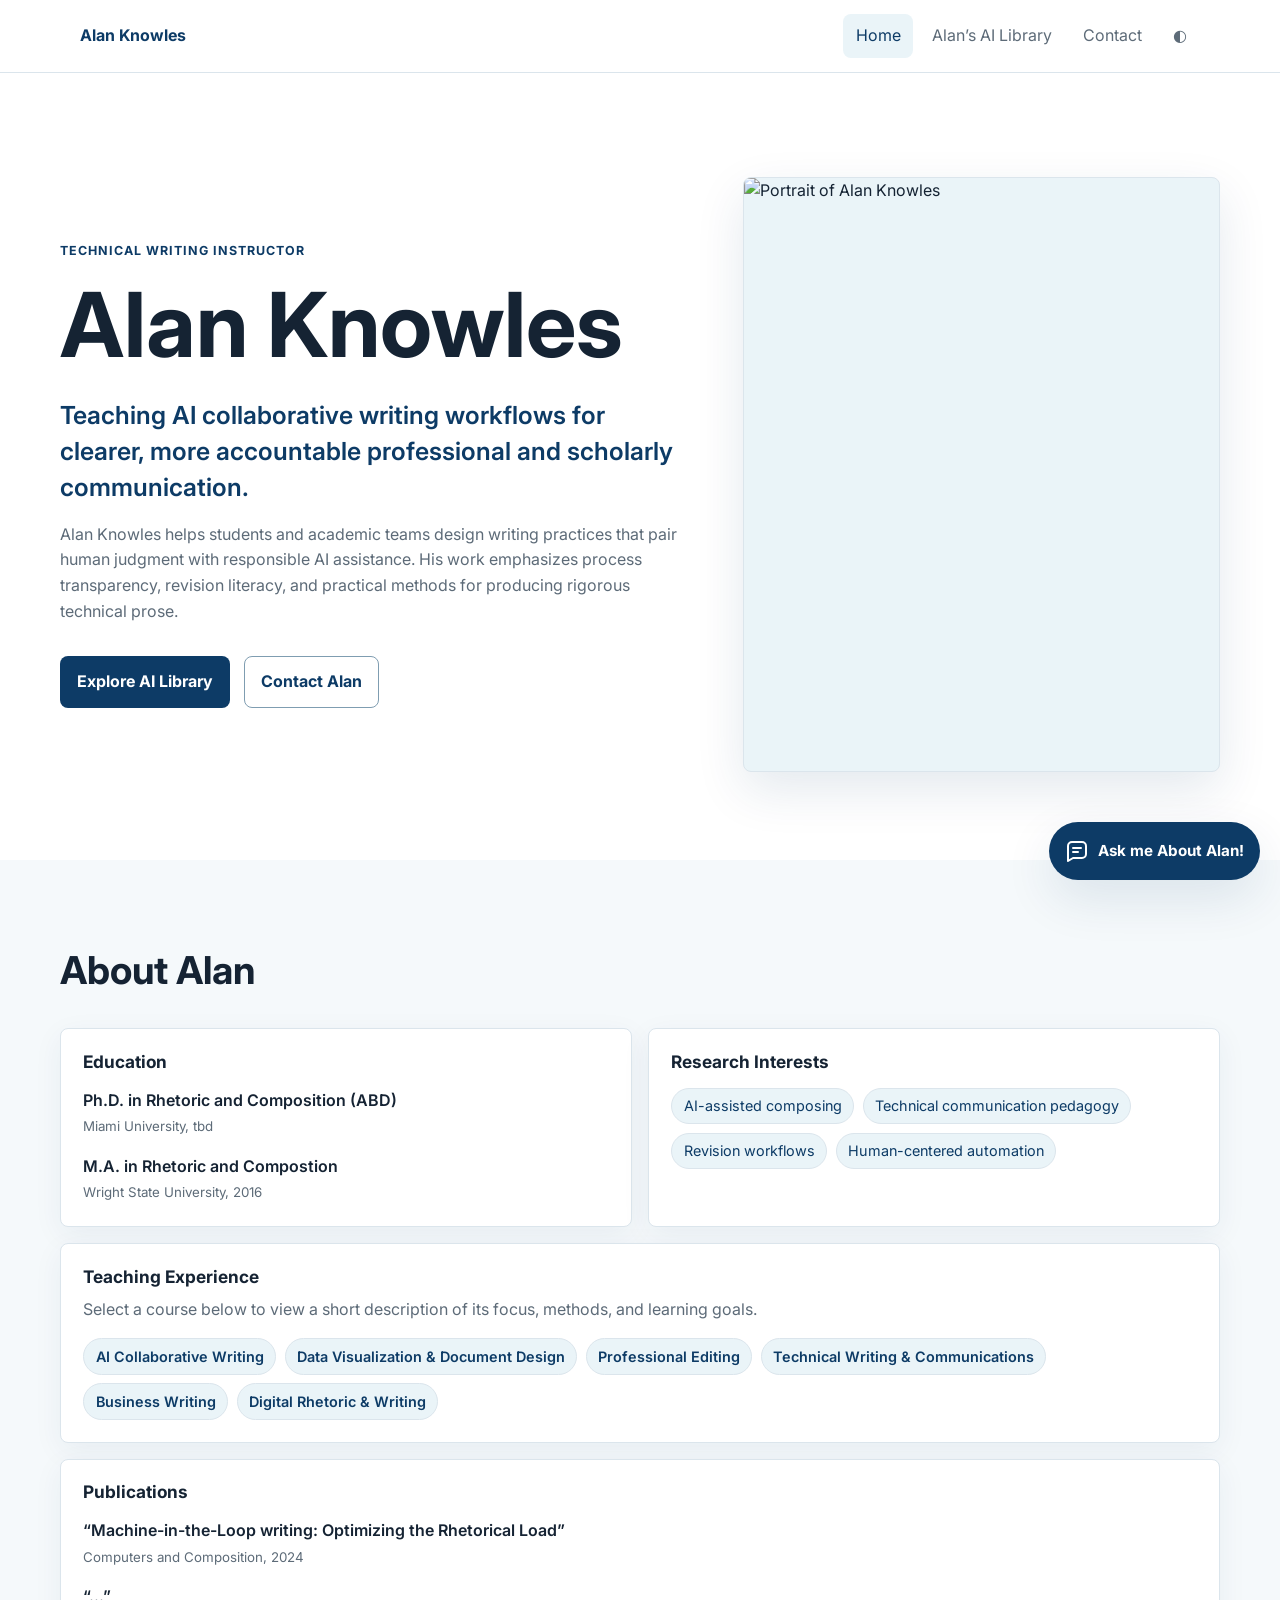
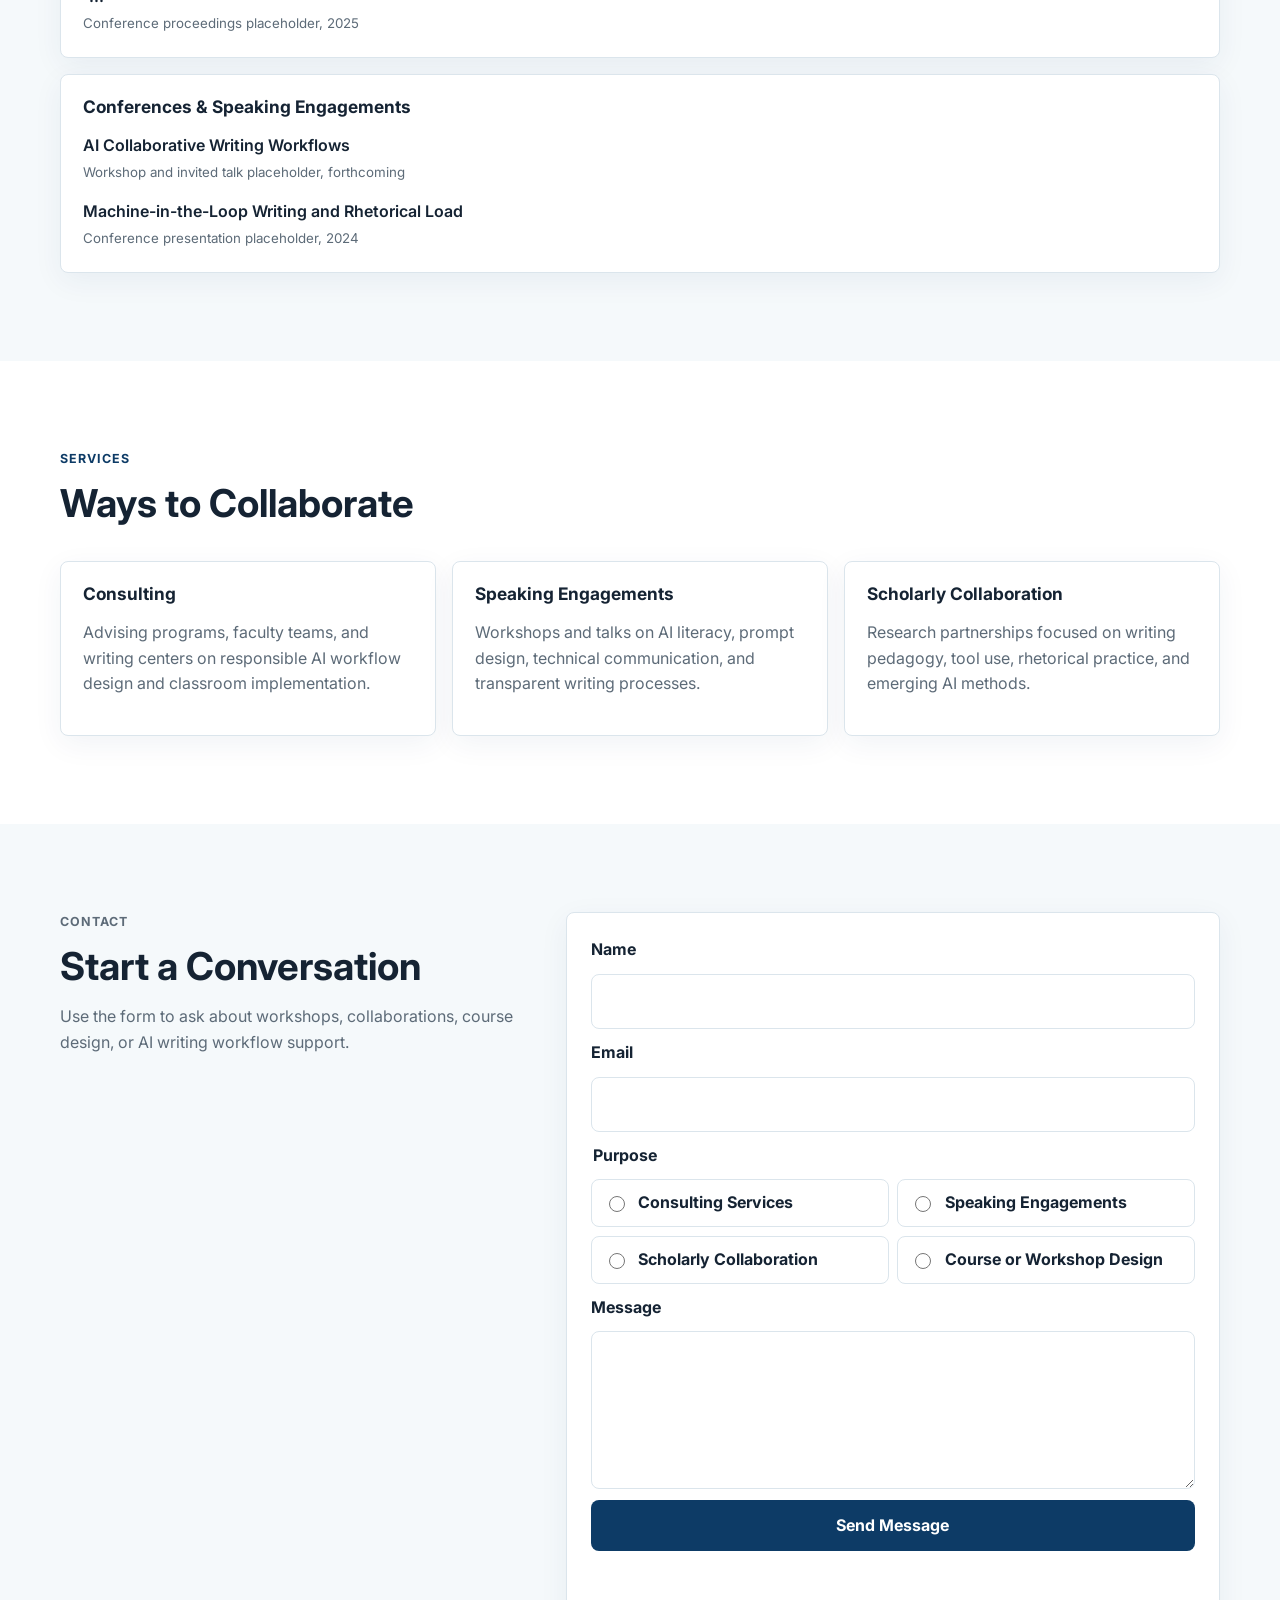
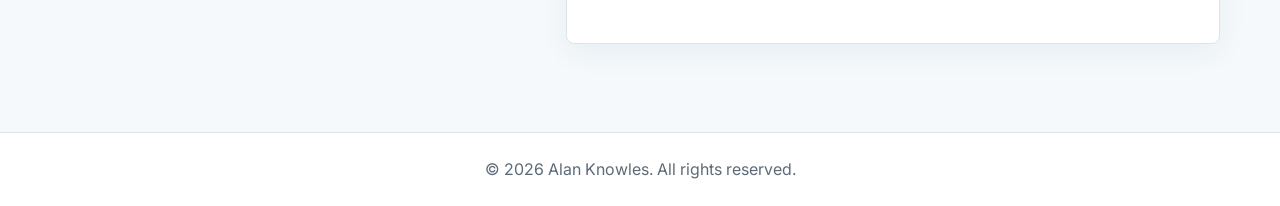
==== index.html @ a735fbee "Add files via upload" ====
<!DOCTYPE html>
<html lang="en">
  <head>
    <meta charset="UTF-8" />
    <meta name="viewport" content="width=device-width, initial-scale=1.0" />
    <meta
      name="description"
      content="Alan Knowles, Technical Writing Instructor specializing in AI collaborative writing workflows."
    />
    <title>Alan Knowles | Technical Writing Instructor</title>
    <link rel="preconnect" href="https://fonts.googleapis.com" />
    <link rel="preconnect" href="https://fonts.gstatic.com" crossorigin />
    <link
      href="https://fonts.googleapis.com/css2?family=Inter:wght@400;500;600;700&display=swap"
      rel="stylesheet"
    />
    <link rel="stylesheet" href="styles.css" />
  </head>
  <body>
    <a class="skip-link" href="#main-content">Skip to main content</a>

    <header class="site-header">
      <nav class="nav-shell" aria-label="Primary navigation">
        <a class="brand" href="index.html" aria-label="Alan Knowles home">
          Alan Knowles
        </a>
        <button
          class="nav-toggle"
          type="button"
          aria-controls="primary-menu"
          aria-expanded="false"
          aria-label="Toggle navigation menu"
        >
          <span></span>
          <span></span>
          <span></span>
        </button>
        <div class="nav-links" id="primary-menu">
          <a href="index.html" aria-current="page">Home</a>
          <a href="library.html">Alan’s AI Library</a>
          <a href="#contact">Contact</a>
          <button class="theme-toggle" type="button" aria-label="Toggle dark mode">
            <span aria-hidden="true">◐</span>
          </button>
        </div>
      </nav>
    </header>

    <main id="main-content">
      <section class="hero section">
        <div class="section-inner hero-grid">
          <div class="hero-copy">
            <p class="eyebrow">Technical Writing Instructor</p>
            <h1>Alan Knowles</h1>
            <p class="hero-subtitle">
              Teaching AI collaborative writing workflows for clearer,
              more accountable professional and scholarly communication.
            </p>
            <p class="summary">
              Alan Knowles helps students and academic teams design writing
              practices that pair human judgment with responsible AI assistance.
              His work emphasizes process transparency, revision literacy, and
              practical methods for producing rigorous technical prose.
            </p>
            <div class="button-row" aria-label="Primary actions">
              <a class="button button-primary" href="library.html">
                Explore AI Library
              </a>
              <a class="button button-secondary" href="#contact">
                Contact Alan
              </a>
            </div>
          </div>
          <figure class="hero-media">
            <img
              src="assets/alan-knowles-portrait.jpg"
              alt="Portrait of Alan Knowles"
            />
          </figure>
        </div>
      </section>

      <section class="section section-muted" aria-labelledby="cv-heading">
        <div class="section-inner">
          <div class="section-heading">
            <h2 id="cv-heading">About Alan</h2>
          </div>

          <div class="cv-grid">
            <article class="cv-block">
              <h3>Education</h3>
              <ul class="detail-list">
                <li>
                  <span>Ph.D. in Rhetoric and Composition (ABD)</span>
                  <small>Miami University, tbd</small>
                </li>
                <li>
                  <span>M.A. in Rhetoric and Compostion</span>
                  <small>Wright State University, 2016</small>
                </li>
              </ul>
            </article>

            <article class="cv-block">
              <h3>Research Interests</h3>
              <ul class="tag-list" aria-label="Research interests">
                <li>AI-assisted composing</li>
                <li>Technical communication pedagogy</li>
                <li>Revision workflows</li>
                <li>Human-centered automation</li>
              </ul>
            </article>

            <article class="cv-block cv-block-wide">
              <h3>Teaching Experience</h3>
              <p class="teaching-helper">
                Select a course below to view a short description of its focus,
                methods, and learning goals.
              </p>
              <ul class="tag-list teaching-list" aria-label="Teaching experience courses">
                <li>
                  <button
                    class="teaching-button"
                    type="button"
                    aria-expanded="false"
                    aria-controls="teaching-description"
                    data-title="AI Collaborative Writing"
                    data-description="A course focused on human-AI writing partnerships, prompt design, revision accountability, and transparent documentation of AI-assisted composing decisions."
                  >
                    AI Collaborative Writing
                  </button>
                </li>
                <li>
                  <button
                    class="teaching-button"
                    type="button"
                    aria-expanded="false"
                    aria-controls="teaching-description"
                    data-title="Data Visualization &amp; Document Design"
                    data-description="A course that teaches students to turn complex information into clear visual arguments through charts, layout systems, typography, and reader-centered document design."
                  >
                    Data Visualization &amp; Document Design
                  </button>
                </li>
                <li>
                  <button
                    class="teaching-button"
                    type="button"
                    aria-expanded="false"
                    aria-controls="teaching-description"
                    data-title="Professional Editing"
                    data-description="A course in substantive editing, copyediting, style systems, editorial judgment, and collaborative revision for professional and technical documents."
                  >
                    Professional Editing
                  </button>
                </li>
                <li>
                  <button
                    class="teaching-button"
                    type="button"
                    aria-expanded="false"
                    aria-controls="teaching-description"
                    data-title="Technical Writing &amp; Communications"
                    data-description="A course covering workplace genres such as instructions, reports, proposals, usability documents, and technical explanations for specific audiences."
                  >
                    Technical Writing &amp; Communications
                  </button>
                </li>
                <li>
                  <button
                    class="teaching-button"
                    type="button"
                    aria-expanded="false"
                    aria-controls="teaching-description"
                    data-title="Business Writing"
                    data-description="A course emphasizing concise, audience-aware professional communication across memos, correspondence, reports, presentations, and collaborative workplace writing."
                  >
                    Business Writing
                  </button>
                </li>
                <li>
                  <button
                    class="teaching-button"
                    type="button"
                    aria-expanded="false"
                    aria-controls="teaching-description"
                    data-title="Digital Rhetoric &amp; Writing"
                    data-description="A course that examines how writing circulates through digital platforms, interfaces, multimodal texts, and networked rhetorical situations."
                  >
                    Digital Rhetoric &amp; Writing
                  </button>
                </li>
              </ul>
              <div
                class="thought-bubble"
                id="teaching-description"
                role="status"
                aria-live="polite"
                hidden
              >
                <h4 id="teaching-description-title"></h4>
                <p id="teaching-description-text"></p>
              </div>
            </article>

            <article class="cv-block cv-block-wide">
              <h3>Publications</h3>
              <ul class="detail-list">
                <li>
                  <span>“Machine-in-the-Loop writing: Optimizing the Rhetorical Load”</span>
                  <small>Computers and Composition, 2024</small>
                </li>
                <li>
                  <span>“...”</span>
                  <small>Conference proceedings placeholder, 2025</small>
                </li>
              </ul>
            </article>

            <article class="cv-block cv-block-wide">
              <h3>Conferences &amp; Speaking Engagements</h3>
              <ul class="detail-list">
                <li>
                  <span>AI Collaborative Writing Workflows</span>
                  <small>Workshop and invited talk placeholder, forthcoming</small>
                </li>
                <li>
                  <span>Machine-in-the-Loop Writing and Rhetorical Load</span>
                  <small>Conference presentation placeholder, 2024</small>
                </li>
              </ul>
            </article>
          </div>
        </div>
      </section>

      <section class="section" aria-labelledby="services-heading">
        <div class="section-inner">
          <div class="section-heading">
            <p class="eyebrow">Services</p>
            <h2 id="services-heading">Ways to Collaborate</h2>
          </div>

          <div class="service-grid">
            <article class="service-card">
              <h3>Consulting</h3>
              <p>
                Advising programs, faculty teams, and writing centers on
                responsible AI workflow design and classroom implementation.
              </p>
            </article>
            <article class="service-card">
              <h3>Speaking Engagements</h3>
              <p>
                Workshops and talks on AI literacy, prompt design, technical
                communication, and transparent writing processes.
              </p>
            </article>
            <article class="service-card">
              <h3>Scholarly Collaboration</h3>
              <p>
                Research partnerships focused on writing pedagogy, tool use,
                rhetorical practice, and emerging AI methods.
              </p>
            </article>
          </div>
        </div>
      </section>

      <section class="section contact-section section-muted" id="contact" aria-labelledby="contact-heading">
        <div class="section-inner contact-grid">
          <div>
            <p class="eyebrow">Contact</p>
            <h2 id="contact-heading">Start a Conversation</h2>
            <p>
              Use the form to ask about workshops, collaborations, course
              design, or AI writing workflow support.
            </p>
          </div>

          <form
            class="contact-form"
            id="contact-form"
            action="mailto:knowles.alanm@gmail.com"
            method="post"
            enctype="text/plain"
            aria-describedby="form-status"
          >
            <label for="name">Name</label>
            <input id="name" name="name" type="text" autocomplete="name" required />

            <label for="email">Email</label>
            <input id="email" name="email" type="email" autocomplete="email" required />

            <fieldset class="purpose-group">
              <legend>Purpose</legend>
              <div class="purpose-list">
                <label class="purpose-option">
                  <input
                    type="radio"
                    name="purpose"
                    value="Consulting Services"
                    required
                  />
                  <span>Consulting Services</span>
                </label>
                <label class="purpose-option">
                  <input
                    type="radio"
                    name="purpose"
                    value="Speaking Engagements"
                  />
                  <span>Speaking Engagements</span>
                </label>
                <label class="purpose-option">
                  <input
                    type="radio"
                    name="purpose"
                    value="Scholarly Collaboration"
                  />
                  <span>Scholarly Collaboration</span>
                </label>
                <label class="purpose-option">
                  <input
                    type="radio"
                    name="purpose"
                    value="Course or Workshop Design"
                  />
                  <span>Course or Workshop Design</span>
                </label>
              </div>
            </fieldset>

            <label for="message">Message</label>
            <textarea id="message" name="message" rows="5" required></textarea>

            <button class="button button-primary" type="submit">Send Message</button>
            <p class="form-status" id="form-status" role="status" aria-live="polite"></p>
          </form>
        </div>
      </section>
    </main>

    <footer class="site-footer">
      <p>&copy; <span id="year"></span> Alan Knowles. All rights reserved.</p>
    </footer>

    <script src="script.js"></script>
  </body>
</html>
---- styles.css ----
:root {
  --primary: #0d3b66;
  --accent: #7f9db1;
  --complement: #b4d6e3;
  --ink: #152333;
  --muted: #5d6b78;
  --line: #dbe5ec;
  --surface: #ffffff;
  --surface-muted: #f5f9fb;
  --surface-strong: #eaf4f8;
  --shadow: 0 18px 50px rgba(13, 59, 102, 0.11);
  --radius: 8px;
  --max-width: 1160px;
  --transition: 180ms ease;
}

[data-theme="dark"] {
  --ink: #edf6fb;
  --muted: #bacad5;
  --line: #24455f;
  --surface: #071826;
  --surface-muted: #0d2234;
  --surface-strong: #14324a;
  --shadow: 0 18px 50px rgba(0, 0, 0, 0.32);
}

* {
  box-sizing: border-box;
}

html {
  scroll-behavior: smooth;
}

body {
  margin: 0;
  background: var(--surface);
  color: var(--ink);
  font-family: "Inter", "Open Sans", Arial, sans-serif;
  font-size: 16px;
  line-height: 1.6;
}

body.nav-open {
  overflow: hidden;
}

a {
  color: inherit;
  text-decoration: none;
}

img {
  display: block;
  max-width: 100%;
}

button,
input,
textarea {
  font: inherit;
}

:focus-visible {
  outline: 3px solid var(--complement);
  outline-offset: 3px;
}

.skip-link {
  background: var(--primary);
  color: #ffffff;
  left: 1rem;
  padding: 0.75rem 1rem;
  position: fixed;
  top: 0.75rem;
  transform: translateY(-150%);
  transition: transform var(--transition);
  z-index: 200;
}

.skip-link:focus {
  transform: translateY(0);
}

.site-header {
  background: rgba(255, 255, 255, 0.94);
  border-bottom: 1px solid var(--line);
  position: sticky;
  top: 0;
  z-index: 100;
  backdrop-filter: blur(14px);
}

[data-theme="dark"] .site-header {
  background: rgba(7, 24, 38, 0.94);
}

.nav-shell {
  align-items: center;
  display: flex;
  justify-content: space-between;
  margin: 0 auto;
  max-width: var(--max-width);
  min-height: 72px;
  padding: 0 1.25rem;
}

.brand {
  color: var(--primary);
  font-weight: 700;
  letter-spacing: 0;
}

[data-theme="dark"] .brand {
  color: var(--complement);
}

.nav-links {
  align-items: center;
  display: flex;
  gap: 0.35rem;
}

.nav-links a,
.theme-toggle {
  border-radius: var(--radius);
  color: var(--muted);
  padding: 0.6rem 0.8rem;
  transition: background var(--transition), color var(--transition);
}

.nav-links a:hover,
.nav-links a:focus-visible,
.nav-links a[aria-current="page"],
.theme-toggle:hover,
.theme-toggle:focus-visible {
  background: var(--surface-strong);
  color: var(--primary);
}

[data-theme="dark"] .nav-links a:hover,
[data-theme="dark"] .nav-links a:focus-visible,
[data-theme="dark"] .nav-links a[aria-current="page"],
[data-theme="dark"] .theme-toggle:hover,
[data-theme="dark"] .theme-toggle:focus-visible {
  color: #ffffff;
}

.theme-toggle,
.nav-toggle {
  background: transparent;
  border: 0;
  cursor: pointer;
}

.nav-toggle {
  display: none;
  flex-direction: column;
  gap: 5px;
  padding: 0.75rem;
}

.nav-toggle span {
  background: var(--primary);
  border-radius: 999px;
  display: block;
  height: 2px;
  width: 24px;
}

[data-theme="dark"] .nav-toggle span {
  background: var(--complement);
}

.section {
  padding: 5.5rem 1.25rem;
}

.section-muted {
  background: var(--surface-muted);
}

.section-inner {
  margin: 0 auto;
  max-width: var(--max-width);
}

.hero {
  padding-top: 6.5rem;
}

.hero-grid {
  align-items: center;
  display: grid;
  gap: 4rem;
  grid-template-columns: minmax(0, 1.04fr) minmax(320px, 0.8fr);
}

.eyebrow {
  color: var(--primary);
  font-size: 0.78rem;
  font-weight: 700;
  letter-spacing: 0.08em;
  margin: 0 0 0.75rem;
  text-transform: uppercase;
}

[data-theme="dark"] .eyebrow {
  color: var(--complement);
}

h1,
h2,
h3 {
  color: var(--ink);
  line-height: 1.15;
  margin: 0;
}

h1 {
  font-size: clamp(2.75rem, 7vw, 5.6rem);
  letter-spacing: 0;
}

h2 {
  font-size: clamp(1.8rem, 3vw, 2.7rem);
}

h3 {
  font-size: 1.08rem;
}

.hero-subtitle {
  color: var(--primary);
  font-size: clamp(1.2rem, 2vw, 1.55rem);
  font-weight: 600;
  line-height: 1.45;
  margin: 1.35rem 0 1rem;
  max-width: 760px;
}

[data-theme="dark"] .hero-subtitle {
  color: var(--complement);
}

.summary,
.section-heading + p,
.library-intro p,
.contact-grid p,
.selected-summary p,
.service-card p {
  color: var(--muted);
}

.summary {
  max-width: 720px;
}

.button-row {
  display: flex;
  flex-wrap: wrap;
  gap: 0.85rem;
  margin-top: 2rem;
}

.button {
  align-items: center;
  border: 1px solid transparent;
  border-radius: var(--radius);
  cursor: pointer;
  display: inline-flex;
  font-weight: 700;
  justify-content: center;
  min-height: 46px;
  padding: 0.75rem 1rem;
  transition: background var(--transition), border-color var(--transition),
    color var(--transition), transform var(--transition);
}

.button:hover,
.button:focus-visible {
  transform: translateY(-2px);
}

.button-primary {
  background: var(--primary);
  color: #ffffff;
}

.button-primary:hover,
.button-primary:focus-visible {
  background: #092f52;
}

.button-secondary {
  background: transparent;
  border-color: var(--accent);
  color: var(--primary);
}

[data-theme="dark"] .button-secondary {
  color: var(--complement);
}

.button-secondary:hover,
.button-secondary:focus-visible {
  background: var(--surface-strong);
}

.hero-media {
  background: var(--surface-strong);
  border: 1px solid var(--line);
  border-radius: var(--radius);
  box-shadow: var(--shadow);
  margin: 0;
  overflow: hidden;
  position: relative;
}

.hero-media img {
  aspect-ratio: 4 / 5;
  height: 100%;
  object-fit: cover;
  object-position: center top;
  width: 100%;
}

.section-heading {
  margin-bottom: 2.25rem;
  max-width: 720px;
}

.cv-grid,
.service-grid {
  display: grid;
  gap: 1rem;
}

.cv-grid {
  grid-template-columns: repeat(2, minmax(0, 1fr));
}

.cv-block-wide {
  grid-column: 1 / -1;
}

.service-grid {
  grid-template-columns: repeat(3, minmax(0, 1fr));
}

.cv-block,
.service-card,
.contact-form,
.library-sidebar,
.chat-panel {
  background: var(--surface);
  border: 1px solid var(--line);
  border-radius: var(--radius);
  box-shadow: 0 8px 30px rgba(13, 59, 102, 0.06);
}

[data-theme="dark"] .cv-block,
[data-theme="dark"] .service-card,
[data-theme="dark"] .contact-form,
[data-theme="dark"] .library-sidebar,
[data-theme="dark"] .chat-panel {
  box-shadow: none;
}

.cv-block,
.service-card {
  padding: 1.4rem;
}

.detail-list,
.tag-list {
  list-style: none;
  margin: 1rem 0 0;
  padding: 0;
}

.detail-list {
  display: grid;
  gap: 1rem;
}

.detail-list span {
  display: block;
  font-weight: 600;
}

.detail-list small {
  color: var(--muted);
  display: block;
  margin-top: 0.2rem;
}

.tag-list {
  display: flex;
  flex-wrap: wrap;
  gap: 0.55rem;
}

.tag-list li {
  background: var(--surface-strong);
  border: 1px solid var(--line);
  border-radius: 999px;
  color: var(--primary);
  font-size: 0.9rem;
  padding: 0.35rem 0.7rem;
}

[data-theme="dark"] .tag-list li {
  color: var(--complement);
}

.tag-list.teaching-list li {
  background: transparent;
  border: 0;
  padding: 0;
}

.teaching-helper {
  color: var(--muted);
  margin: 0.65rem 0 0;
}

.teaching-button {
  background: var(--surface-strong);
  border: 1px solid var(--line);
  border-radius: 999px;
  color: var(--primary);
  cursor: pointer;
  display: inline-flex;
  font-size: 0.9rem;
  font-weight: 600;
  padding: 0.35rem 0.7rem;
  transition: background var(--transition), border-color var(--transition),
    color var(--transition), transform var(--transition);
}

.teaching-button:hover,
.teaching-button:focus-visible,
.teaching-button.is-active {
  background: var(--primary);
  border-color: var(--primary);
  color: #ffffff;
  transform: translateY(-1px);
}

[data-theme="dark"] .teaching-button {
  color: var(--complement);
}

[data-theme="dark"] .teaching-button:hover,
[data-theme="dark"] .teaching-button:focus-visible,
[data-theme="dark"] .teaching-button.is-active {
  color: #ffffff;
}

.thought-bubble {
  animation: bubble-in 180ms ease both;
  background: var(--surface);
  border: 1px solid var(--complement);
  border-radius: 22px;
  box-shadow: 0 14px 34px rgba(13, 59, 102, 0.12);
  margin-top: 1.1rem;
  padding: 1rem;
  position: relative;
}

.thought-bubble::before,
.thought-bubble::after {
  background: var(--surface);
  border: 1px solid var(--complement);
  border-radius: 50%;
  content: "";
  position: absolute;
}

.thought-bubble::before {
  bottom: -12px;
  height: 18px;
  left: 2rem;
  width: 18px;
}

.thought-bubble::after {
  bottom: -24px;
  height: 10px;
  left: 3.15rem;
  width: 10px;
}

.thought-bubble h4 {
  color: var(--primary);
  font-size: 1rem;
  line-height: 1.25;
  margin: 0 0 0.45rem;
}

[data-theme="dark"] .thought-bubble h4 {
  color: var(--complement);
}

.thought-bubble p {
  color: var(--muted);
  margin: 0;
}

.service-card {
  transition: border-color var(--transition), transform var(--transition);
}

.service-card:hover {
  border-color: var(--accent);
  transform: translateY(-3px);
}

.contact-grid {
  align-items: start;
  display: grid;
  gap: 3rem;
  grid-template-columns: minmax(0, 0.7fr) minmax(300px, 1fr);
}

.contact-form {
  display: grid;
  gap: 0.7rem;
  padding: 1.5rem;
}

fieldset {
  border: 0;
  margin: 0;
  padding: 0;
}

label {
  color: var(--ink);
  font-weight: 700;
}

legend {
  color: var(--ink);
  font-weight: 700;
  margin-bottom: 0.65rem;
}

input,
textarea {
  background: var(--surface);
  border: 1px solid var(--line);
  border-radius: var(--radius);
  color: var(--ink);
  padding: 0.85rem 0.9rem;
  transition: border-color var(--transition), box-shadow var(--transition);
  width: 100%;
}

input:focus,
textarea:focus {
  border-color: var(--accent);
  box-shadow: 0 0 0 4px rgba(180, 214, 227, 0.35);
  outline: 0;
}

textarea {
  min-height: 120px;
  resize: vertical;
}

.purpose-list {
  display: grid;
  gap: 0.55rem;
  grid-template-columns: repeat(2, minmax(0, 1fr));
}

.purpose-option {
  align-items: center;
  background: var(--surface);
  border: 1px solid var(--line);
  border-radius: var(--radius);
  cursor: pointer;
  display: flex;
  gap: 0.65rem;
  min-height: 48px;
  padding: 0.75rem;
  transition: background var(--transition), border-color var(--transition),
    color var(--transition), transform var(--transition);
}

.purpose-option:hover,
.purpose-option:focus-within {
  background: var(--surface-strong);
  border-color: var(--accent);
  transform: translateY(-1px);
}

.purpose-option input {
  accent-color: var(--primary);
  flex: 0 0 auto;
  height: 1rem;
  width: 1rem;
}

.purpose-option:has(input:checked) {
  background: var(--surface-strong);
  border-color: var(--primary);
  color: var(--primary);
}

[data-theme="dark"] .purpose-option:has(input:checked) {
  color: var(--complement);
}

.purpose-option span {
  line-height: 1.3;
}

.form-status {
  color: var(--primary);
  font-weight: 700;
  min-height: 1.5rem;
}

[data-theme="dark"] .form-status {
  color: var(--complement);
}

.library-intro {
  padding-bottom: 2.25rem;
}

.development-alert {
  align-items: center;
  background: #fff8e6;
  border: 1px solid #e4bf64;
  border-radius: var(--radius);
  color: #644708;
  display: flex;
  gap: 0.8rem;
  margin-bottom: 1.5rem;
  max-width: 820px;
  padding: 0.85rem 1rem;
}

[data-theme="dark"] .development-alert {
  background: #30250d;
  border-color: #8d6d18;
  color: #f7df9a;
}

.development-alert svg {
  flex: 0 0 auto;
  height: 1.35rem;
  width: 1.35rem;
}

.development-alert p {
  color: inherit;
  font-weight: 600;
  margin: 0;
}

.library-intro .section-inner {
  max-width: 920px;
}

.library-section {
  padding-top: 0;
}

.library-layout {
  align-items: start;
  display: grid;
  gap: 1.25rem;
  grid-template-columns: minmax(220px, 25%) minmax(0, 75%);
}

.library-sidebar,
.chat-panel {
  padding: 1.25rem;
}

.library-sidebar {
  display: grid;
  gap: 1.5rem;
  position: sticky;
  top: 96px;
}

.library-group h2 {
  font-size: 1rem;
  margin-bottom: 0.7rem;
}

.item-list {
  display: grid;
  gap: 0.55rem;
  list-style: none;
  margin: 0;
  padding: 0;
}

.library-item {
  background: transparent;
  border: 1px solid var(--line);
  border-radius: var(--radius);
  color: var(--ink);
  cursor: pointer;
  padding: 0.75rem;
  text-align: left;
  transition: background var(--transition), border-color var(--transition),
    color var(--transition), transform var(--transition);
  width: 100%;
}

.library-item:hover,
.library-item:focus-visible {
  border-color: var(--accent);
  transform: translateX(2px);
}

.library-item.is-active {
  background: var(--primary);
  border-color: var(--primary);
  color: #ffffff;
}

.chat-panel {
  display: grid;
  gap: 1rem;
  min-height: 680px;
}

.selected-summary {
  border-bottom: 1px solid var(--line);
  display: grid;
  gap: 0.5rem;
  padding-bottom: 1rem;
}

.selected-summary h2 {
  font-size: clamp(1.45rem, 2.2vw, 2rem);
}

.chat-window {
  background: var(--surface-muted);
  border: 1px solid var(--line);
  border-radius: var(--radius);
  display: flex;
  flex-direction: column;
  gap: 0.8rem;
  max-height: 420px;
  min-height: 360px;
  overflow-y: auto;
  padding: 1rem;
  scroll-behavior: smooth;
}

.message {
  animation: message-in 220ms ease both;
  border-radius: var(--radius);
  max-width: min(78%, 680px);
  padding: 0.8rem 0.95rem;
}

.message small {
  display: block;
  font-weight: 800;
  margin-bottom: 0.2rem;
}

.message p {
  margin: 0;
}

.message-user {
  align-self: flex-end;
  background: var(--primary);
  color: #ffffff;
}

.message-ai {
  align-self: flex-start;
  background: var(--surface);
  border: 1px solid var(--line);
  color: var(--ink);
}

.typing {
  align-items: center;
  display: inline-flex;
  gap: 0.25rem;
}

.typing span {
  animation: typing-dot 900ms ease-in-out infinite;
  background: var(--accent);
  border-radius: 50%;
  height: 0.45rem;
  width: 0.45rem;
}

.typing span:nth-child(2) {
  animation-delay: 120ms;
}

.typing span:nth-child(3) {
  animation-delay: 240ms;
}

.chat-form {
  display: grid;
  gap: 0.65rem;
}

.chat-input-row {
  align-items: stretch;
  display: grid;
  gap: 0.75rem;
  grid-template-columns: minmax(0, 1fr) auto;
}

.chat-input-row textarea {
  min-height: 56px;
}

.floating-chat {
  bottom: 1.25rem;
  display: grid;
  justify-items: end;
  position: fixed;
  right: 1.25rem;
  z-index: 180;
}

.floating-chat-toggle {
  align-items: center;
  background: var(--primary);
  border: 0;
  border-radius: 999px;
  box-shadow: var(--shadow);
  color: #ffffff;
  cursor: pointer;
  display: inline-flex;
  gap: 0.55rem;
  font-size: 0.95rem;
  font-weight: 700;
  min-height: 58px;
  justify-content: center;
  line-height: 1.2;
  padding: 0.75rem 1rem;
  transition: background var(--transition), transform var(--transition);
  white-space: nowrap;
}

.floating-chat-toggle:hover,
.floating-chat-toggle:focus-visible {
  background: #092f52;
  transform: translateY(-2px);
}

.floating-chat-icon {
  flex: 0 0 auto;
  height: 24px;
  width: 24px;
}

.floating-chat-panel {
  animation: message-in 180ms ease both;
  background: var(--surface);
  border: 1px solid var(--line);
  border-radius: var(--radius);
  bottom: calc(100% + 0.85rem);
  box-shadow: var(--shadow);
  display: grid;
  gap: 0.85rem;
  max-height: min(680px, calc(100vh - 7rem));
  overflow: hidden;
  padding: 1rem;
  position: absolute;
  right: 0;
  width: min(390px, calc(100vw - 2.5rem));
}

.floating-chat-panel[hidden] {
  display: none;
}

.floating-chat-header {
  align-items: start;
  border-bottom: 1px solid var(--line);
  display: flex;
  gap: 1rem;
  justify-content: space-between;
  padding-bottom: 0.75rem;
}

.floating-chat-header .eyebrow {
  margin-bottom: 0.35rem;
}

.floating-chat-header h2 {
  font-size: 1.25rem;
}

.floating-chat-close {
  align-items: center;
  background: var(--surface-muted);
  border: 1px solid var(--line);
  border-radius: 50%;
  color: var(--ink);
  cursor: pointer;
  display: inline-flex;
  flex: 0 0 auto;
  font-size: 1.3rem;
  height: 34px;
  justify-content: center;
  line-height: 1;
  transition: background var(--transition), border-color var(--transition);
  width: 34px;
}

.floating-chat-close:hover,
.floating-chat-close:focus-visible {
  background: var(--surface-strong);
  border-color: var(--accent);
}

.floating-chat-intro {
  color: var(--muted);
  font-size: 0.92rem;
  margin: 0;
}

.floating-chat-log {
  background: var(--surface-muted);
  border: 1px solid var(--line);
  border-radius: var(--radius);
  display: flex;
  flex-direction: column;
  gap: 0.65rem;
  min-height: 240px;
  overflow-y: auto;
  padding: 0.8rem;
}

.floating-message {
  animation: message-in 220ms ease both;
  border-radius: var(--radius);
  max-width: 92%;
  padding: 0.7rem 0.8rem;
}

.floating-message small {
  display: block;
  font-size: 0.74rem;
  font-weight: 800;
  margin-bottom: 0.2rem;
}

.floating-message p {
  font-size: 0.92rem;
  margin: 0;
}

.floating-message-user {
  align-self: flex-end;
  background: var(--primary);
  color: #ffffff;
}

.floating-message-ai {
  align-self: flex-start;
  background: var(--surface);
  border: 1px solid var(--line);
  color: var(--ink);
}

.floating-chat-form {
  display: grid;
  gap: 0.55rem;
}

.floating-chat-form label {
  font-size: 0.88rem;
}

.floating-chat-row {
  display: grid;
  gap: 0.6rem;
  grid-template-columns: minmax(0, 1fr) auto;
}

.floating-chat-row textarea {
  min-height: 52px;
}

.site-footer {
  border-top: 1px solid var(--line);
  color: var(--muted);
  padding: 1.5rem;
  text-align: center;
}

.site-footer p {
  margin: 0;
}

@keyframes message-in {
  from {
    opacity: 0;
    transform: translateY(8px);
  }
  to {
    opacity: 1;
    transform: translateY(0);
  }
}

@keyframes typing-dot {
  0%,
  80%,
  100% {
    opacity: 0.35;
    transform: translateY(0);
  }
  40% {
    opacity: 1;
    transform: translateY(-3px);
  }
}

@keyframes bubble-in {
  from {
    opacity: 0;
    transform: translateY(6px) scale(0.98);
  }
  to {
    opacity: 1;
    transform: translateY(0) scale(1);
  }
}

@media (prefers-reduced-motion: reduce) {
  *,
  *::before,
  *::after {
    animation-duration: 1ms !important;
    scroll-behavior: auto !important;
    transition-duration: 1ms !important;
  }
}

@media (max-width: 860px) {
  .nav-toggle {
    display: flex;
  }

  .nav-links {
    background: var(--surface);
    border-bottom: 1px solid var(--line);
    display: none;
    left: 0;
    padding: 0.75rem 1.25rem 1.25rem;
    position: absolute;
    right: 0;
    top: 72px;
  }

  .nav-links.is-open {
    display: grid;
    gap: 0.35rem;
  }

  .nav-links a,
  .theme-toggle {
    justify-content: flex-start;
    width: 100%;
  }

  .section {
    padding: 4rem 1rem;
  }

  .hero-grid,
  .contact-grid,
  .library-layout {
    grid-template-columns: 1fr;
  }

  .hero-grid {
    gap: 2.5rem;
  }

  .hero-media {
    margin: 0 auto;
    max-width: 520px;
    width: 100%;
  }

  .hero-media img {
    aspect-ratio: 4 / 5;
  }

  .cv-grid,
  .service-grid {
    grid-template-columns: 1fr;
  }

  .library-sidebar {
    position: static;
  }

  .chat-panel {
    min-height: auto;
  }
}

@media (max-width: 560px) {
  .button-row,
  .chat-input-row {
    grid-template-columns: 1fr;
  }

  .button-row {
    display: grid;
  }

  .button,
  .chat-input-row .button,
  .floating-chat-row .button {
    width: 100%;
  }

  .purpose-list {
    grid-template-columns: 1fr;
  }

  .floating-chat {
    bottom: 1rem;
    right: 1rem;
  }

  .floating-chat-panel {
    max-height: calc(100vh - 6rem);
    width: calc(100vw - 2rem);
  }

  .floating-chat-row {
    grid-template-columns: 1fr;
  }

  .message {
    max-width: 94%;
  }

  .floating-chat-toggle {
    border-radius: 50%;
    height: 58px;
    padding: 0;
    width: 58px;
  }

  .floating-chat-toggle-text {
    clip: rect(0 0 0 0);
    clip-path: inset(50%);
    height: 1px;
    overflow: hidden;
    position: absolute;
    white-space: nowrap;
    width: 1px;
  }
}
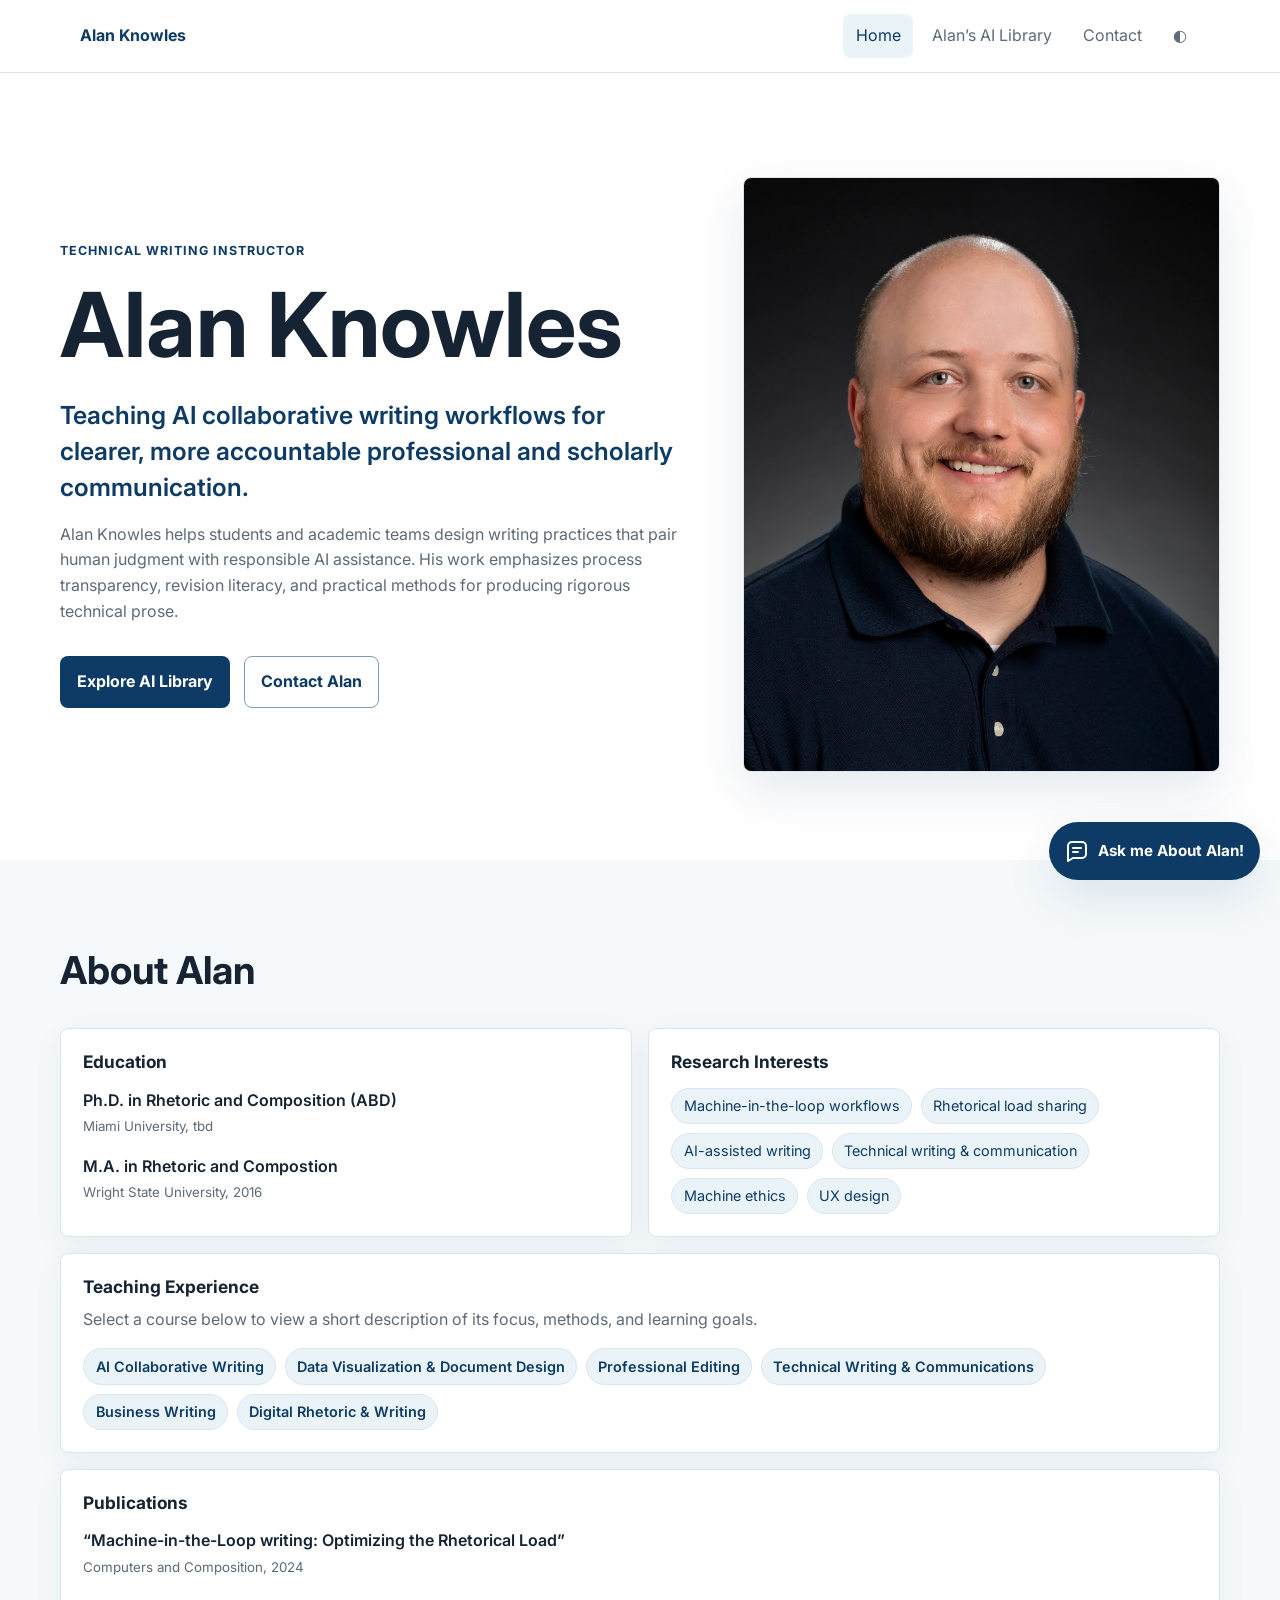
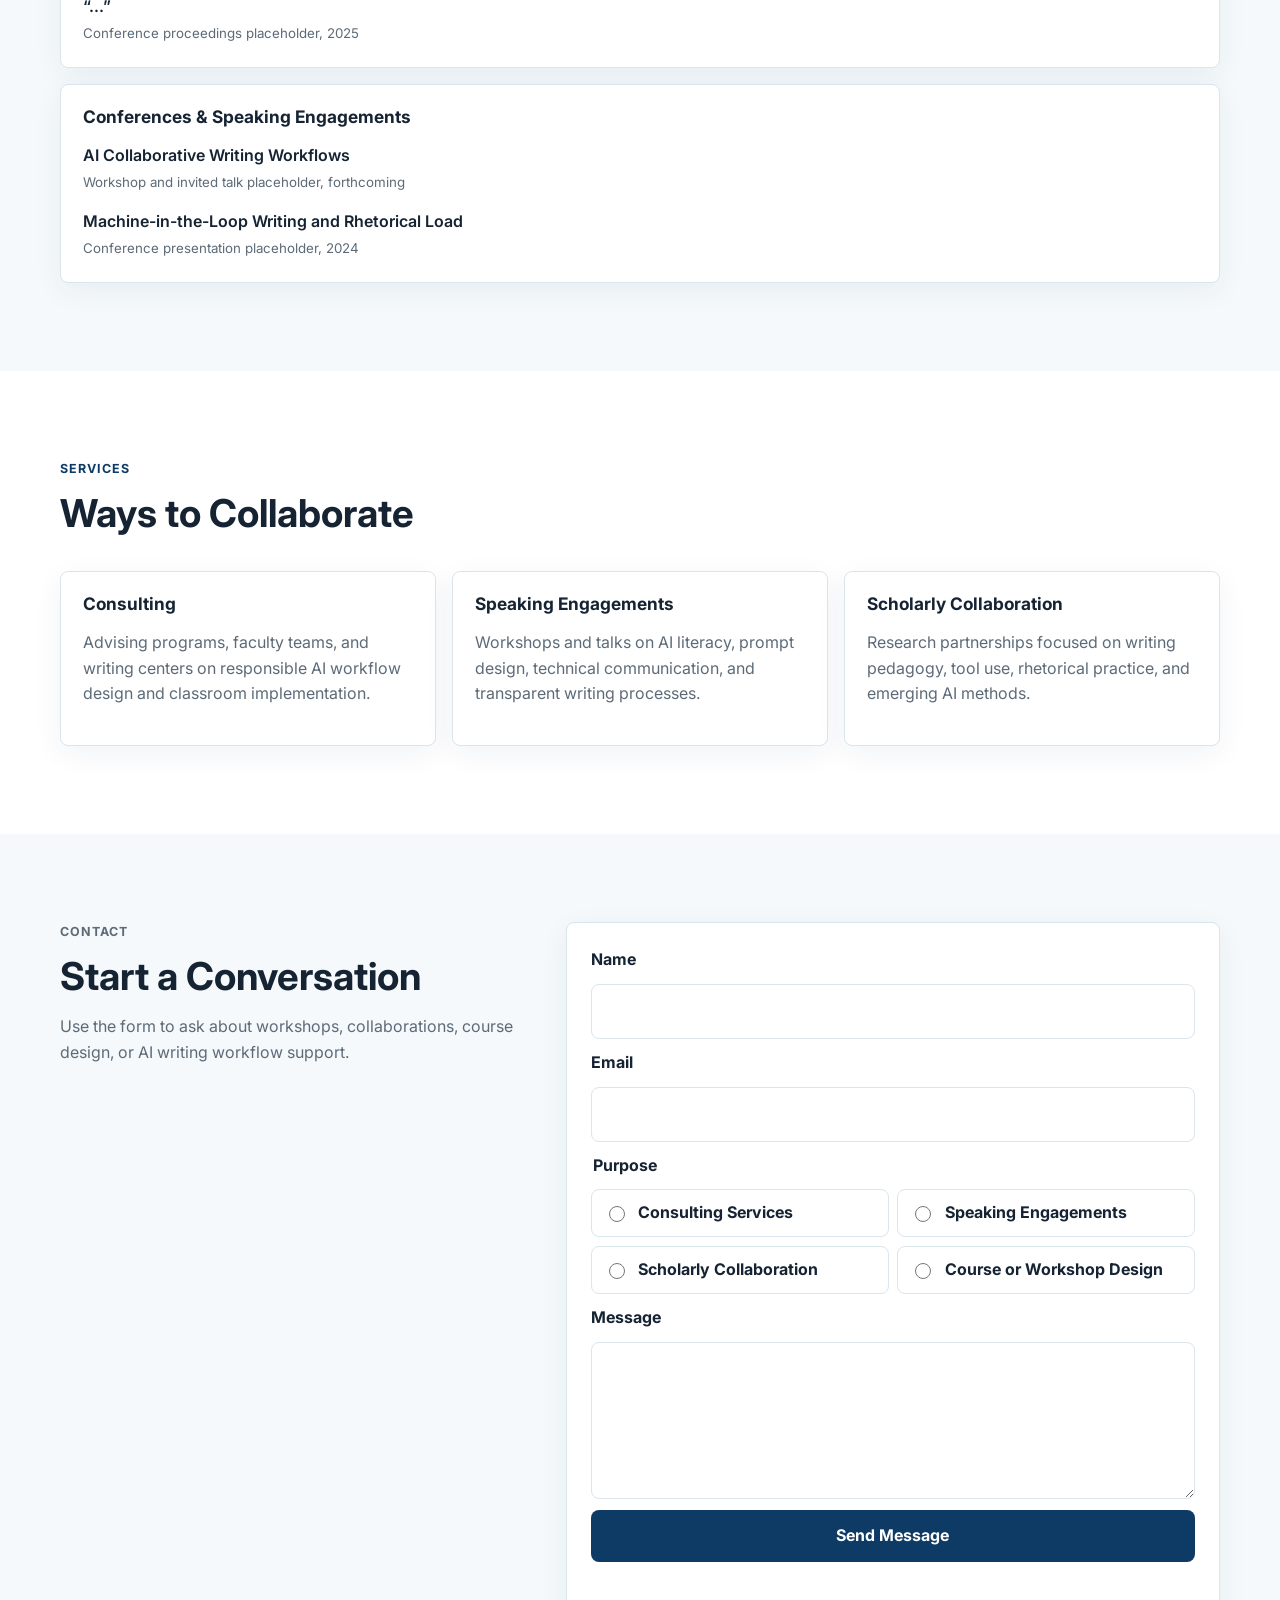
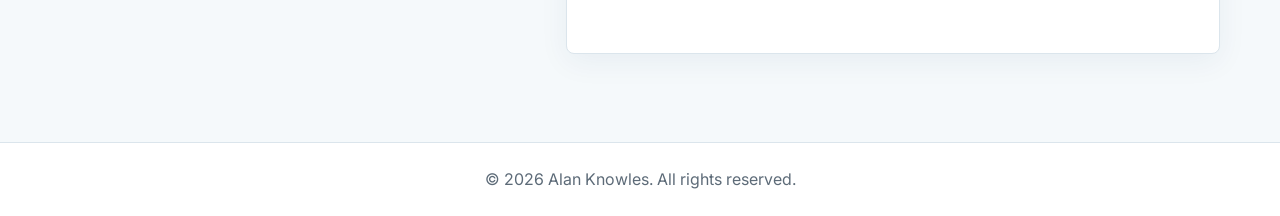
==== commit 1ef2ec86: "Add files via upload" ====
--- a/index.html
+++ b/index.html
@@ -104,10 +104,12 @@
             <article class="cv-block">
               <h3>Research Interests</h3>
               <ul class="tag-list" aria-label="Research interests">
-                <li>AI-assisted composing</li>
-                <li>Technical communication pedagogy</li>
-                <li>Revision workflows</li>
-                <li>Human-centered automation</li>
+                <li>Machine-in-the-loop workflows</li>
+                <li>Rhetorical load sharing</li>
+                <li>AI-assisted writing</li>
+                <li>Technical writing & communication</li>
+                <li>Machine ethics</li>
+                <li>UX design</li>
               </ul>
             </article>
 
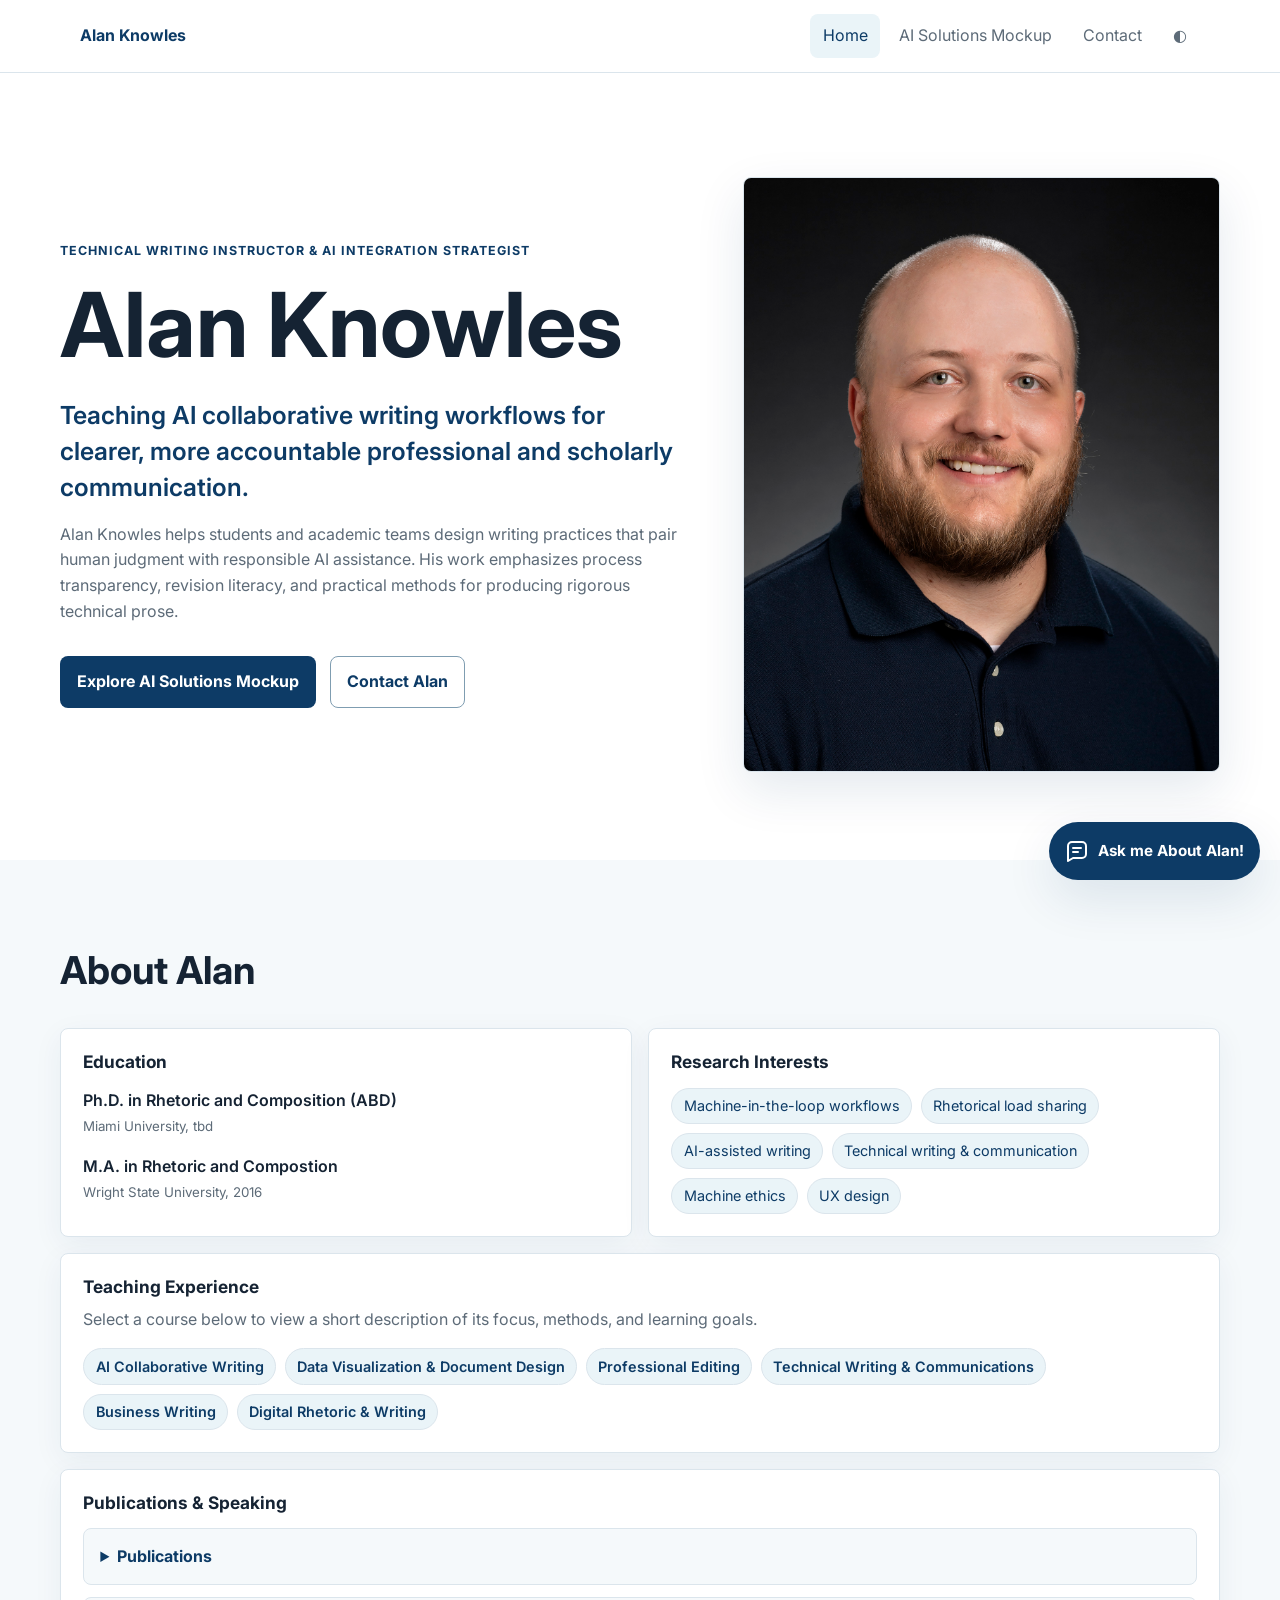
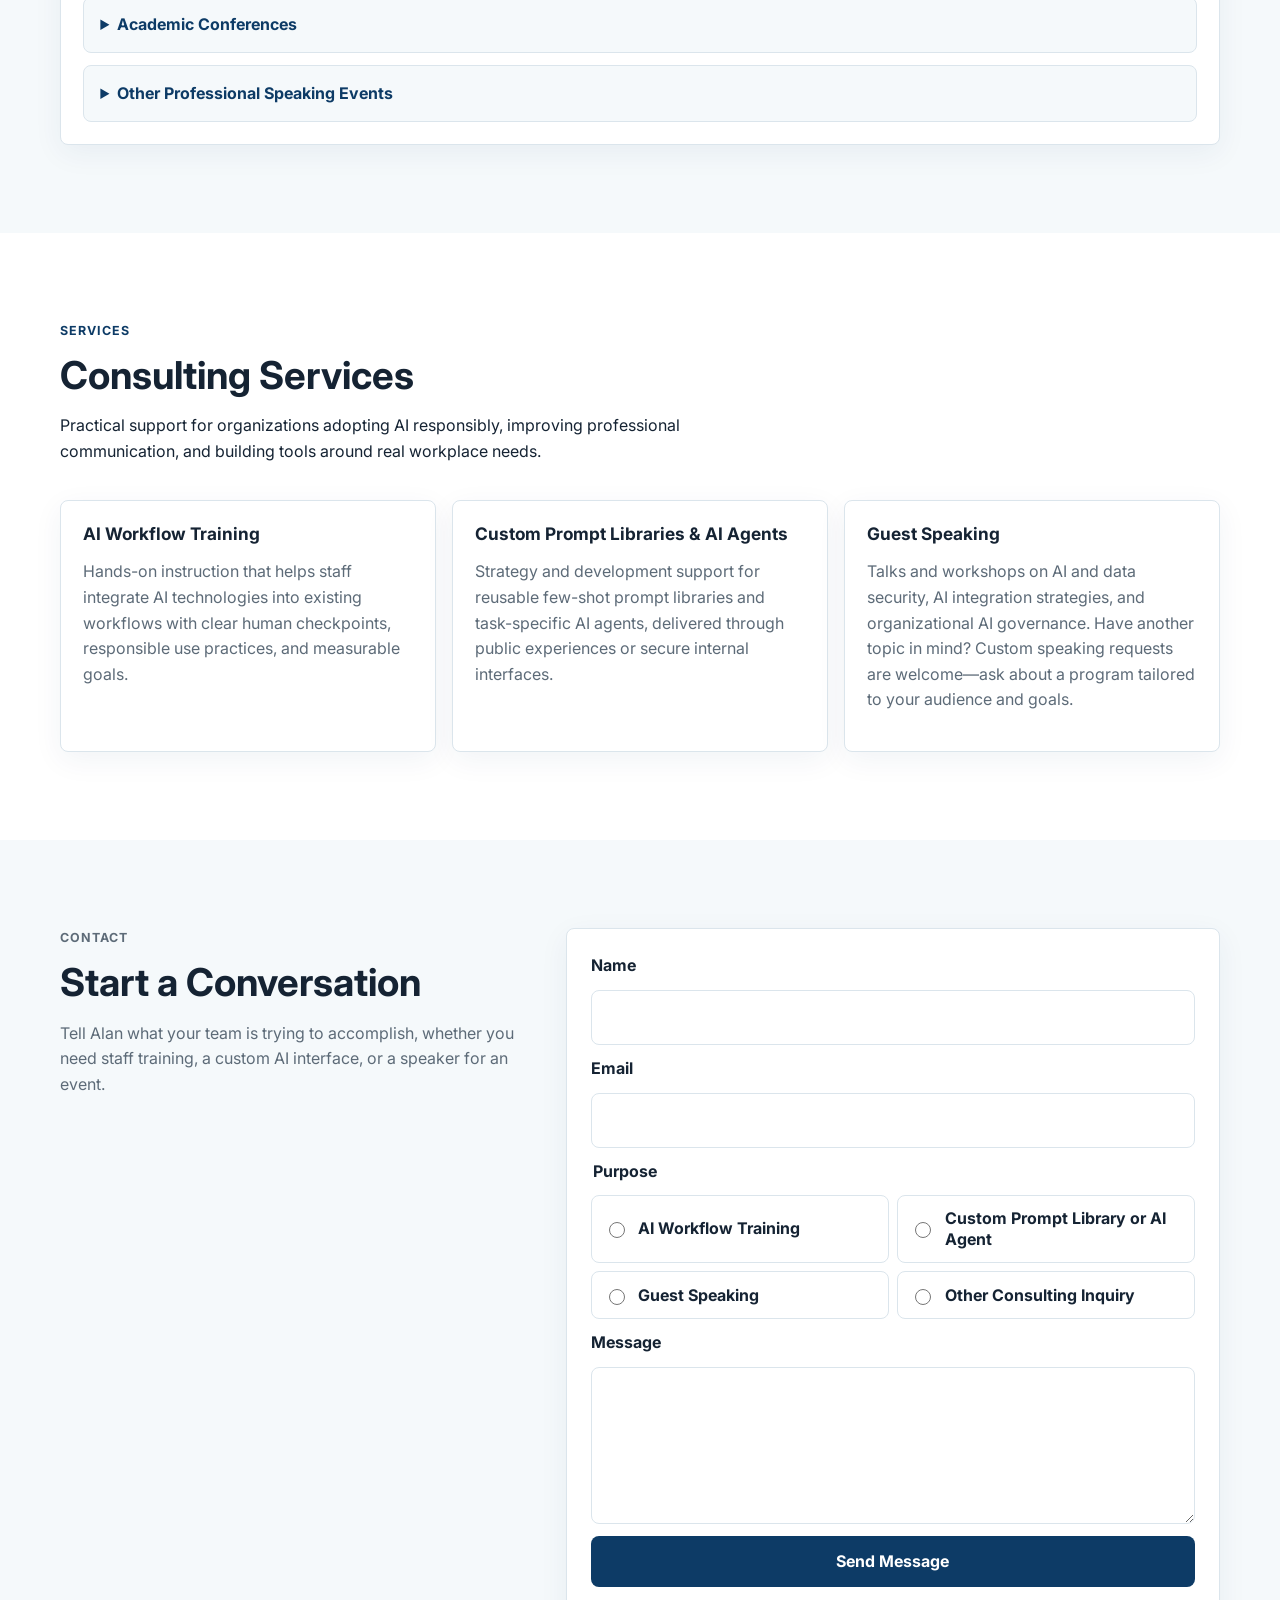
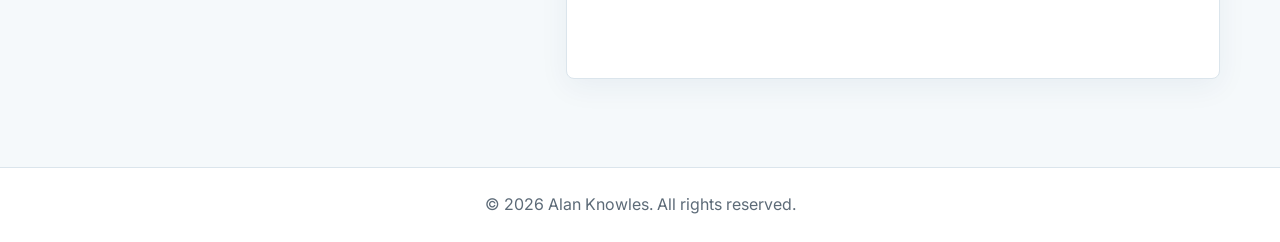
==== commit e545e728: "Add files via upload" ====
--- a/index.html
+++ b/index.html
@@ -5,9 +5,9 @@
     <meta name="viewport" content="width=device-width, initial-scale=1.0" />
     <meta
       name="description"
-      content="Alan Knowles, Technical Writing Instructor specializing in AI collaborative writing workflows."
+      content="Alan Knowles, Technical Writing Instructor and AI Integration Strategist specializing in responsible AI workflows."
     />
-    <title>Alan Knowles | Technical Writing Instructor</title>
+    <title>Alan Knowles | Technical Writing Instructor &amp; AI Integration Strategist</title>
     <link rel="preconnect" href="https://fonts.googleapis.com" />
     <link rel="preconnect" href="https://fonts.gstatic.com" crossorigin />
     <link
@@ -37,7 +37,7 @@
         </button>
         <div class="nav-links" id="primary-menu">
           <a href="index.html" aria-current="page">Home</a>
-          <a href="library.html">Alan’s AI Library</a>
+          <a href="library.html">AI Solutions Mockup</a>
           <a href="#contact">Contact</a>
           <button class="theme-toggle" type="button" aria-label="Toggle dark mode">
             <span aria-hidden="true">◐</span>
@@ -50,7 +50,7 @@
       <section class="hero section">
         <div class="section-inner hero-grid">
           <div class="hero-copy">
-            <p class="eyebrow">Technical Writing Instructor</p>
+            <p class="eyebrow">Technical Writing Instructor &amp; AI Integration Strategist</p>
             <h1>Alan Knowles</h1>
             <p class="hero-subtitle">
               Teaching AI collaborative writing workflows for clearer,
@@ -64,7 +64,7 @@
             </p>
             <div class="button-row" aria-label="Primary actions">
               <a class="button button-primary" href="library.html">
-                Explore AI Library
+                Explore AI Solutions Mockup
               </a>
               <a class="button button-secondary" href="#contact">
                 Contact Alan
@@ -205,32 +205,73 @@
               </div>
             </article>
 
-            <article class="cv-block cv-block-wide">
-              <h3>Publications</h3>
-              <ul class="detail-list">
-                <li>
-                  <span>“Machine-in-the-Loop writing: Optimizing the Rhetorical Load”</span>
-                  <small>Computers and Composition, 2024</small>
-                </li>
-                <li>
-                  <span>“...”</span>
-                  <small>Conference proceedings placeholder, 2025</small>
-                </li>
-              </ul>
-            </article>
-
-            <article class="cv-block cv-block-wide">
-              <h3>Conferences &amp; Speaking Engagements</h3>
-              <ul class="detail-list">
-                <li>
-                  <span>AI Collaborative Writing Workflows</span>
-                  <small>Workshop and invited talk placeholder, forthcoming</small>
-                </li>
-                <li>
-                  <span>Machine-in-the-Loop Writing and Rhetorical Load</span>
-                  <small>Conference presentation placeholder, 2024</small>
-                </li>
-              </ul>
+            <article class="cv-block cv-block-wide credentials-block">
+              <h3>Publications &amp; Speaking</h3>
+              <div class="credentials-list">
+                <details>
+                  <summary>Publications</summary>
+                  <ul class="detail-list">
+                    <li>
+                      <span>“Machine-in-the-Loop Writing: Optimizing the Rhetorical Load”</span>
+                      <small>Computers and Composition, 71, 102826, 2024</small>
+                    </li>
+                    <li>
+                      <span>“Rhetorical Analysis of Predictive LLMs”</span>
+                      <small>In A. Vee, T. Laquintano, &amp; C. Schnitzler (Eds.), TextGenEd: Teaching with Generation Technologies, WAC Clearinghouse, 2023</small>
+                    </li>
+                    <li>
+                      <span>“Human-AI Collaborative Writing: Sharing the Rhetorical Task Load”</span>
+                      <small>IEEE International Professional Communication Conference (ProComm), pp. 257–261, 2022</small>
+                    </li>
+                    <li>
+                      <span>“Human-AI Teaming: Cases and Considerations for Professional Communicators”</span>
+                      <small>With Ann Hill Duin, Heidi A. McKee, Isabel Pedersen, and James E. Porter; IEEE International Professional Communication Conference (ProComm), pp. 201–202, 2022</small>
+                    </li>
+                  </ul>
+                </details>
+                <details>
+                  <summary>Academic Conferences</summary>
+                  <ul class="detail-list">
+                    <li>
+                      <span>“Rhetorical Load Sharing Theory: Developing AI-Optimized Writing Workflows”</span>
+                      <small>Panel presentation with Bill Hart-Davidson, Ben Lauren, and Joanna Johnson; Computers and Writing Conference, July 2023</small>
+                    </li>
+                    <li>
+                      <span>“Ethical LLM Usage: HITL Writing Workflows”</span>
+                      <small>Association of Teachers of Technical Writing (ATTW), June 2023</small>
+                    </li>
+                    <li>
+                      <span>“Human-AI Collaborative Writing: Reduction of the Human Cognitive Task Load”</span>
+                      <small>Panel presentation with Ann Hill Duin, Heidi McKee, Isabel Pedersen, and James Porter; IEEE International Professional Communication Conference (ProComm), Limerick, Ireland, July 2022</small>
+                    </li>
+                    <li>
+                      <span>“Emerging Rhetorical Praxes: Welcoming AI Collaborators to the Classroom”</span>
+                      <small>Panel presentation with Heidi McKee and Nathan Riggs; Computers and Writing Conference, Greenville, NC, May 2022</small>
+                    </li>
+                    <li>
+                      <span>“Universal Adversarial Triggers in Machine Writing: AI Mirroring Our Worst Natures”</span>
+                      <small>Computers and Writing Conference, Greenville, NC, May 2022</small>
+                    </li>
+                    <li>
+                      <span>“Computing Rhetorical Profiles: The Imitatio Model of Machine Pedagogy”</span>
+                      <small>Computers and Writing Conference (CWCON), East Lansing, MI, June 2019</small>
+                    </li>
+                    <li>
+                      <span>“Location-Based Participation: YikYak as a Research Site for Local Discourse Community Formation”</span>
+                      <small>Panel presentation with Ashley Hall and Zack Gregory; Thomas R. Watson Conference, Louisville, KY, October 2016</small>
+                    </li>
+                  </ul>
+                </details>
+                <details>
+                  <summary>Other Professional Speaking Events</summary>
+                  <ul class="detail-list">
+                    <li>
+                      <span>AI Collaborative Writing Workflows</span>
+                      <small>Workshop and invited talk placeholder, forthcoming</small>
+                    </li>
+                  </ul>
+                </details>
+              </div>
             </article>
           </div>
         </div>
@@ -240,29 +281,38 @@
         <div class="section-inner">
           <div class="section-heading">
             <p class="eyebrow">Services</p>
-            <h2 id="services-heading">Ways to Collaborate</h2>
+            <h2 id="services-heading">Consulting Services</h2>
+            <p>
+              Practical support for organizations adopting AI responsibly,
+              improving professional communication, and building tools around
+              real workplace needs.
+            </p>
           </div>
 
           <div class="service-grid">
             <article class="service-card">
-              <h3>Consulting</h3>
+              <h3>AI Workflow Training</h3>
               <p>
-                Advising programs, faculty teams, and writing centers on
-                responsible AI workflow design and classroom implementation.
+                Hands-on instruction that helps staff integrate AI technologies
+                into existing workflows with clear human checkpoints, responsible
+                use practices, and measurable goals.
               </p>
             </article>
             <article class="service-card">
-              <h3>Speaking Engagements</h3>
+              <h3>Custom Prompt Libraries &amp; AI Agents</h3>
               <p>
-                Workshops and talks on AI literacy, prompt design, technical
-                communication, and transparent writing processes.
+                Strategy and development support for reusable few-shot prompt
+                libraries and task-specific AI agents, delivered through public
+                experiences or secure internal interfaces.
               </p>
             </article>
             <article class="service-card">
-              <h3>Scholarly Collaboration</h3>
+              <h3>Guest Speaking</h3>
               <p>
-                Research partnerships focused on writing pedagogy, tool use,
-                rhetorical practice, and emerging AI methods.
+                Talks and workshops on AI and data security, AI integration
+                strategies, and organizational AI governance. Have another
+                topic in mind? Custom speaking requests are welcome—ask about
+                a program tailored to your audience and goals.
               </p>
             </article>
           </div>
@@ -275,8 +325,8 @@
             <p class="eyebrow">Contact</p>
             <h2 id="contact-heading">Start a Conversation</h2>
             <p>
-              Use the form to ask about workshops, collaborations, course
-              design, or AI writing workflow support.
+              Tell Alan what your team is trying to accomplish, whether you need
+              staff training, a custom AI interface, or a speaker for an event.
             </p>
           </div>
 
@@ -301,34 +351,34 @@
                   <input
                     type="radio"
                     name="purpose"
-                    value="Consulting Services"
+                    value="AI Workflow Training"
                     required
                   />
-                  <span>Consulting Services</span>
+                  <span>AI Workflow Training</span>
                 </label>
                 <label class="purpose-option">
                   <input
                     type="radio"
                     name="purpose"
-                    value="Speaking Engagements"
+                    value="Custom Prompt Library or AI Agent"
                   />
-                  <span>Speaking Engagements</span>
+                  <span>Custom Prompt Library or AI Agent</span>
                 </label>
                 <label class="purpose-option">
                   <input
                     type="radio"
                     name="purpose"
-                    value="Scholarly Collaboration"
+                    value="Guest Speaking"
                   />
-                  <span>Scholarly Collaboration</span>
+                  <span>Guest Speaking</span>
                 </label>
                 <label class="purpose-option">
                   <input
                     type="radio"
                     name="purpose"
-                    value="Course or Workshop Design"
+                    value="Other Consulting Inquiry"
                   />
-                  <span>Course or Workshop Design</span>
+                  <span>Other Consulting Inquiry</span>
                 </label>
               </div>
             </fieldset>
--- a/styles.css
+++ b/styles.css
@@ -393,6 +393,40 @@
   color: var(--muted);
   display: block;
   margin-top: 0.2rem;
+}
+
+.credentials-list {
+  display: grid;
+  gap: 0.75rem;
+  margin-top: 1rem;
+}
+
+.credentials-list details {
+  background: var(--surface-muted);
+  border: 1px solid var(--line);
+  border-radius: var(--radius);
+  padding: 0 1rem;
+}
+
+.credentials-list summary {
+  color: var(--primary);
+  cursor: pointer;
+  font-weight: 700;
+  padding: 0.9rem 2rem 0.9rem 0;
+}
+
+[data-theme="dark"] .credentials-list summary {
+  color: var(--complement);
+}
+
+.credentials-list details[open] {
+  padding-bottom: 1rem;
+}
+
+.credentials-list .detail-list {
+  border-top: 1px solid var(--line);
+  margin-top: 0;
+  padding-top: 1rem;
 }
 
 .tag-list {
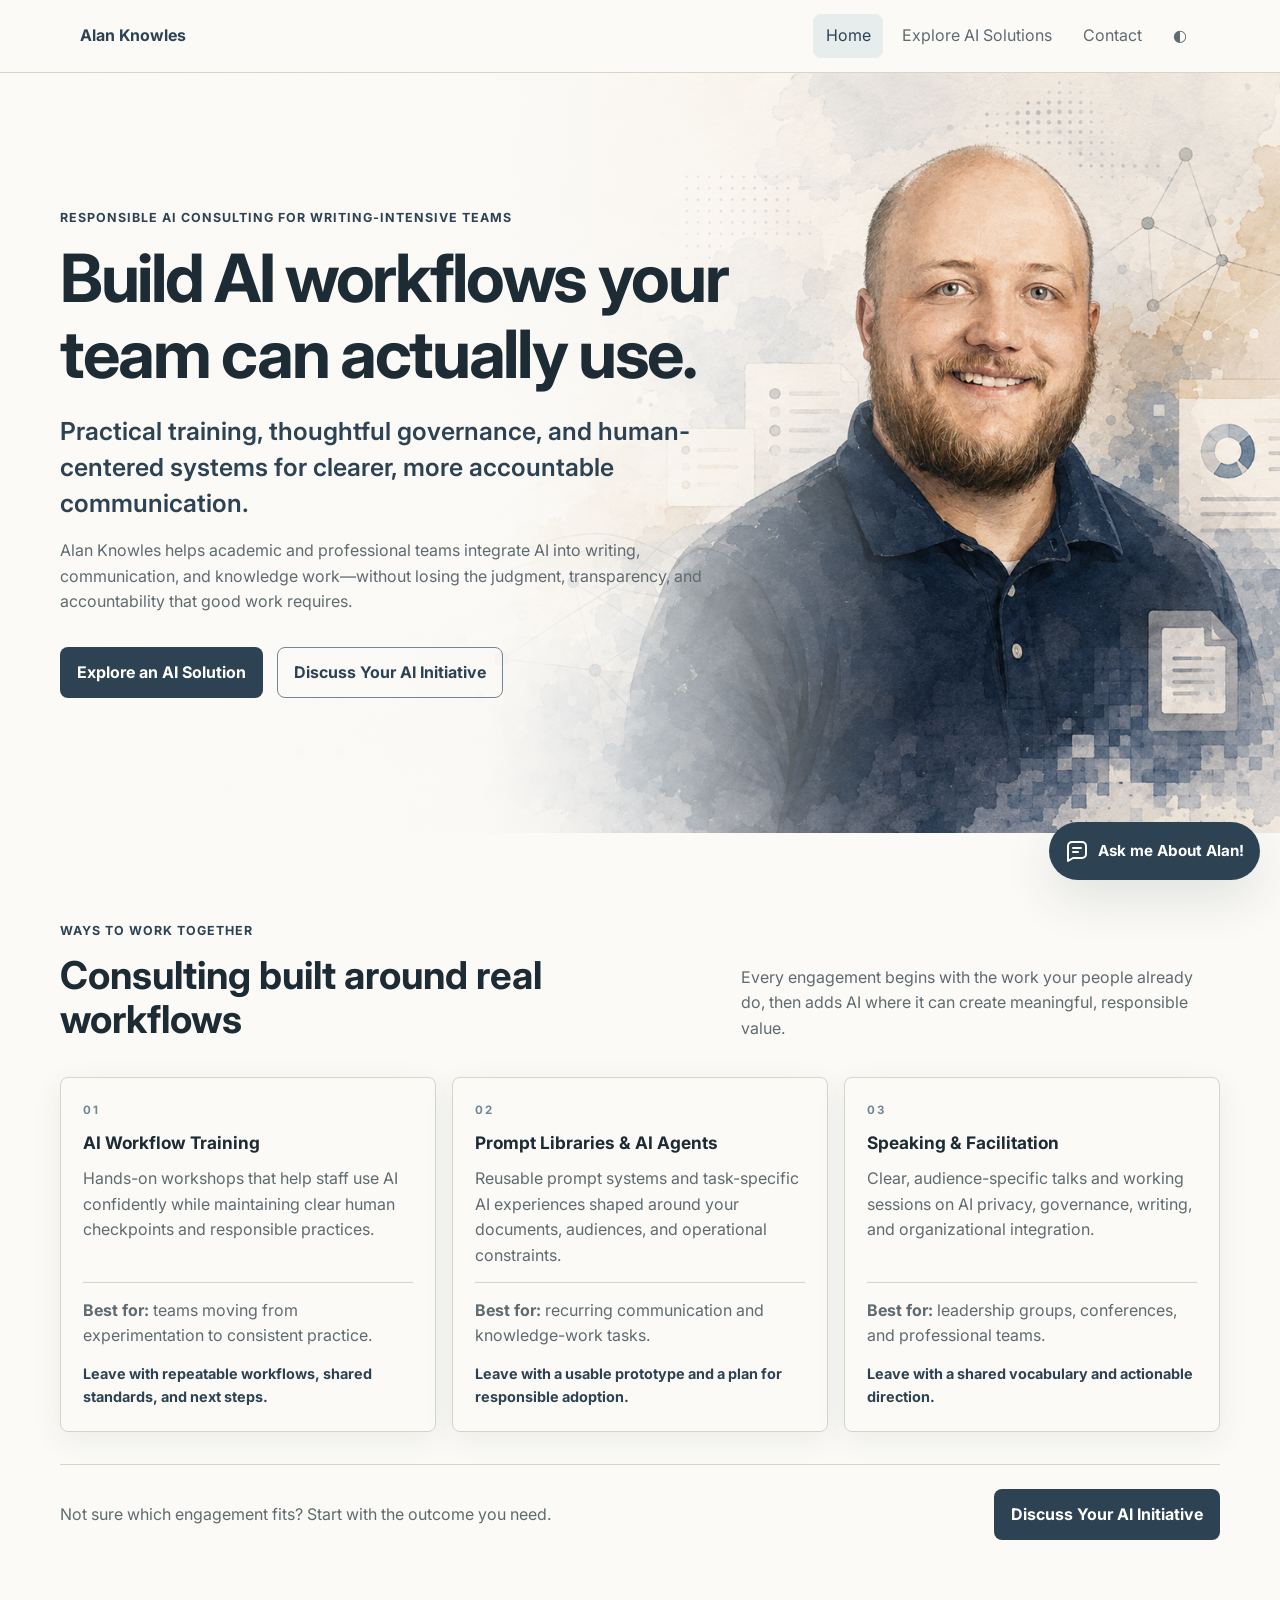
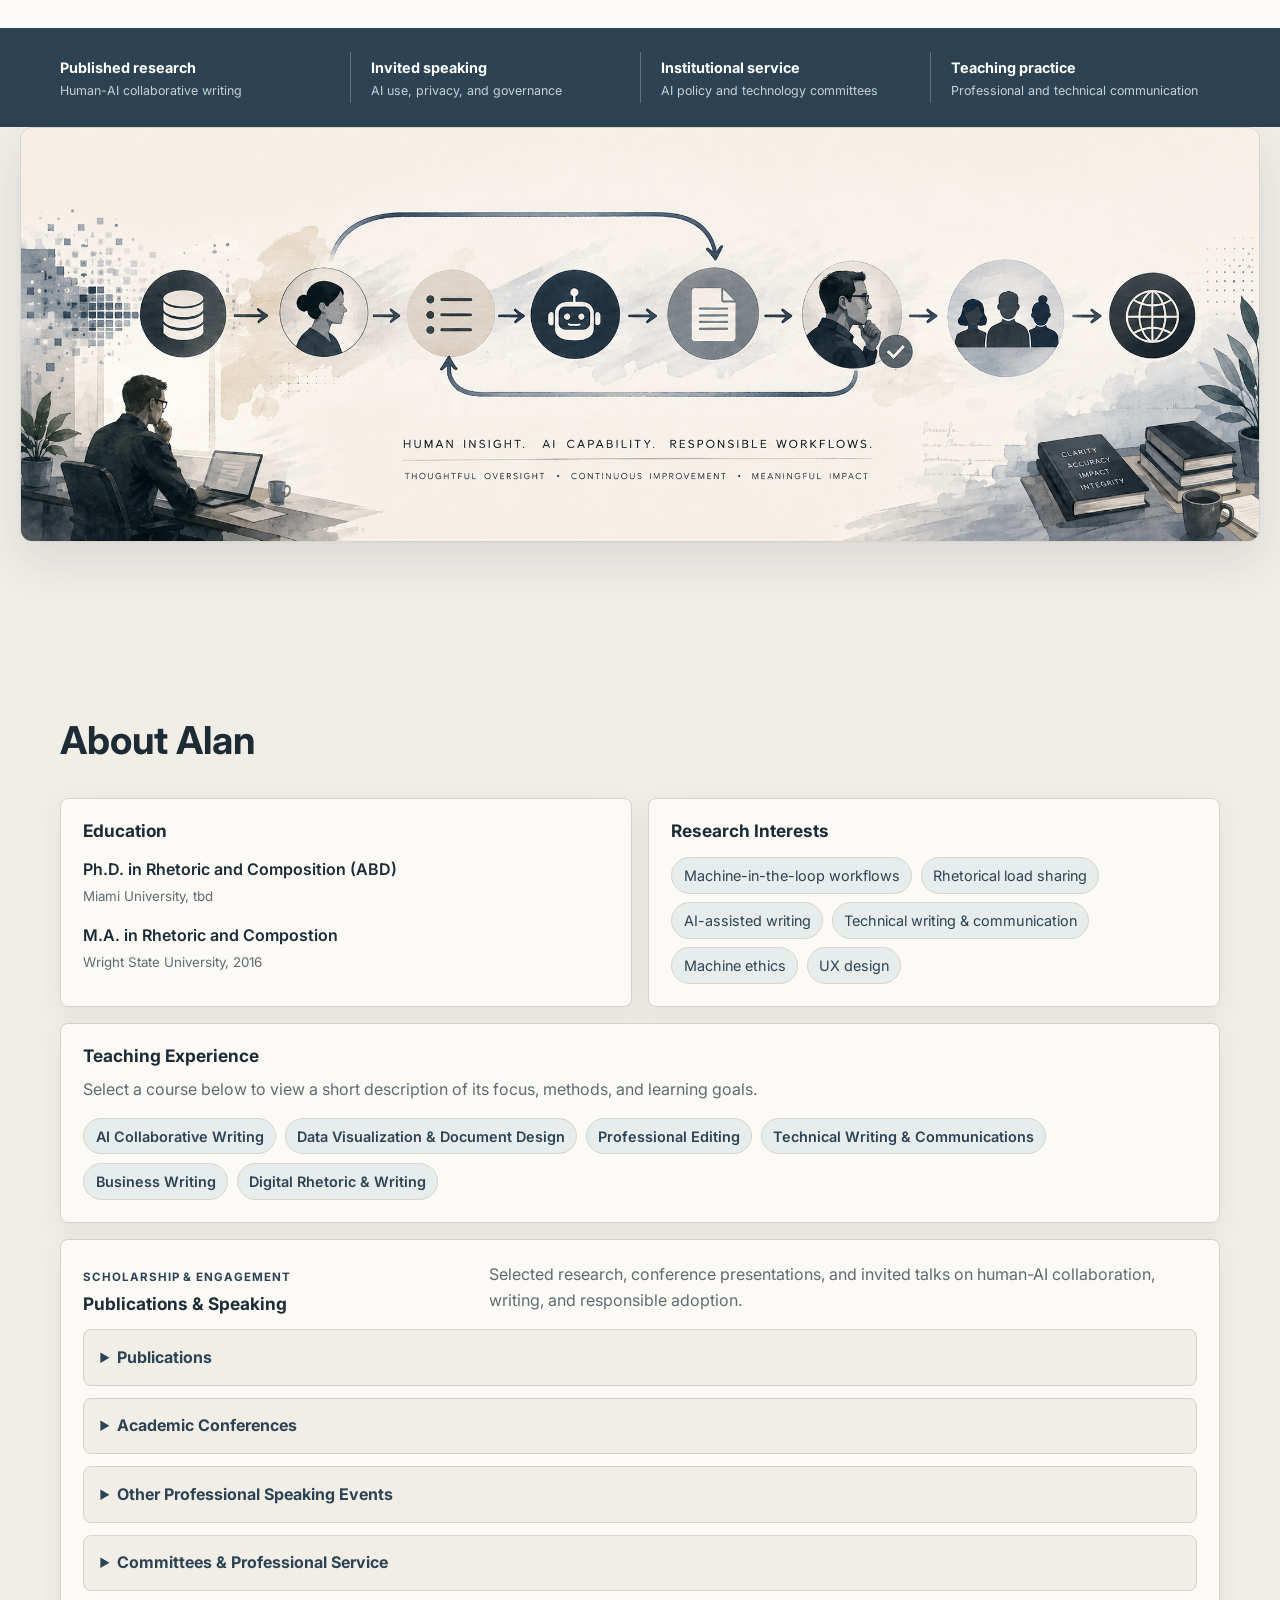
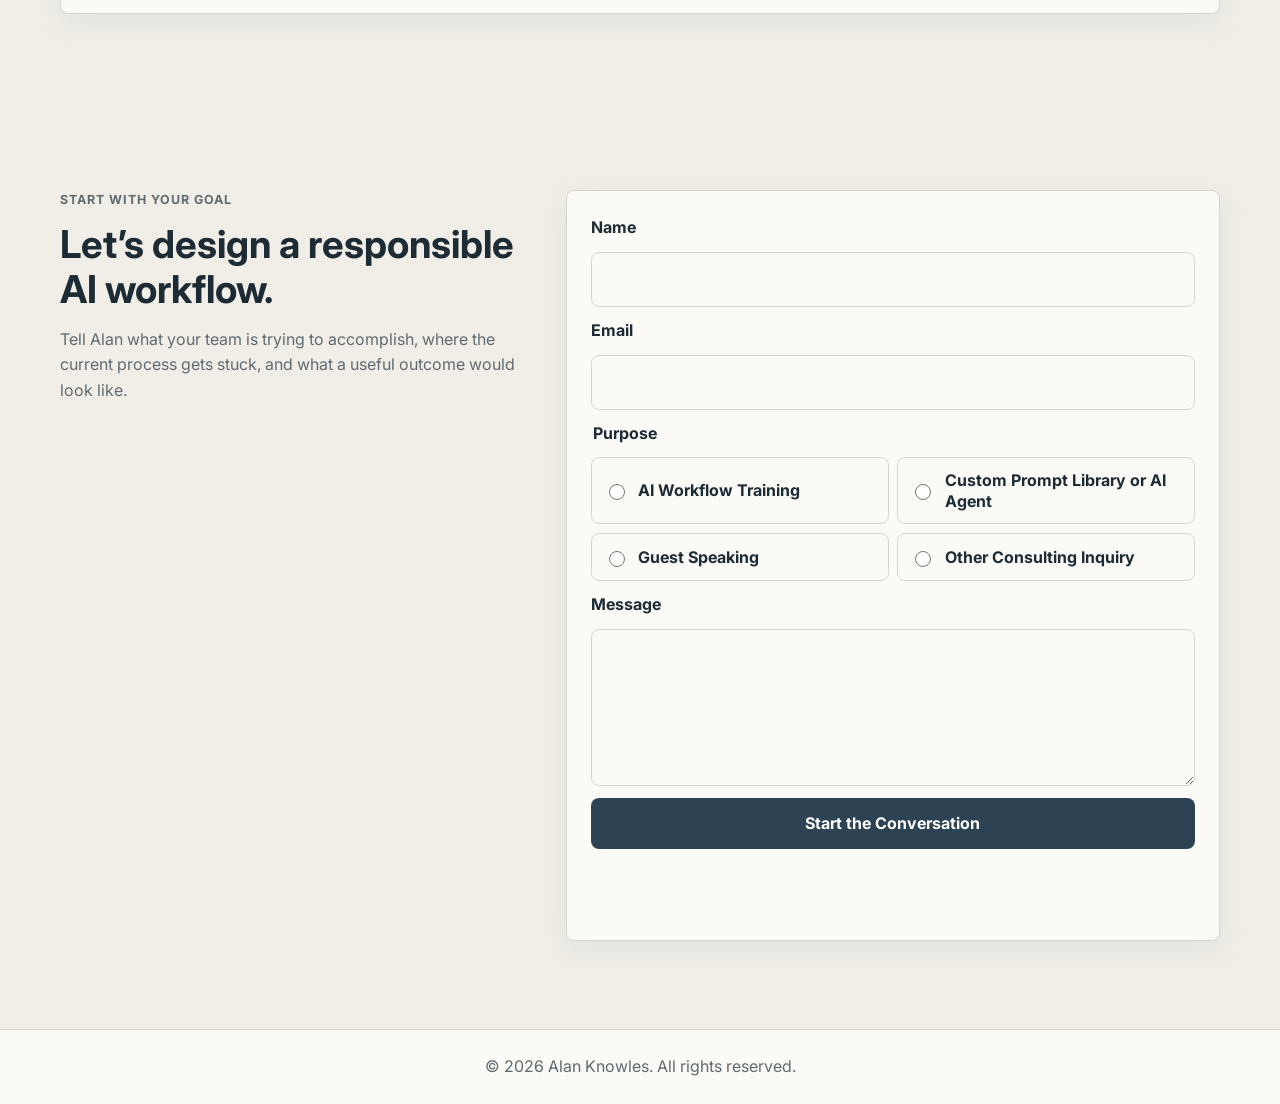
==== commit b3ff25f3: "Add files via upload" ====
--- a/index.html
+++ b/index.html
@@ -5,9 +5,9 @@
     <meta name="viewport" content="width=device-width, initial-scale=1.0" />
     <meta
       name="description"
-      content="Alan Knowles, Technical Writing Instructor and AI Integration Strategist specializing in responsible AI workflows."
+      content="Alan Knowles helps academic and professional teams build responsible AI workflows for writing, communication, and knowledge work."
     />
-    <title>Alan Knowles | Technical Writing Instructor &amp; AI Integration Strategist</title>
+    <title>Alan Knowles | Responsible AI Workflow Consultant</title>
     <link rel="preconnect" href="https://fonts.googleapis.com" />
     <link rel="preconnect" href="https://fonts.gstatic.com" crossorigin />
     <link
@@ -37,7 +37,7 @@
         </button>
         <div class="nav-links" id="primary-menu">
           <a href="index.html" aria-current="page">Home</a>
-          <a href="library.html">AI Solutions Mockup</a>
+          <a href="library.html">Explore AI Solutions</a>
           <a href="#contact">Contact</a>
           <button class="theme-toggle" type="button" aria-label="Toggle dark mode">
             <span aria-hidden="true">◐</span>
@@ -48,33 +48,122 @@
 
     <main id="main-content">
       <section class="hero section">
+        <img
+          class="hero-art"
+          src="assets/alan-ai-hero.png"
+          alt=""
+          width="1672"
+          height="941"
+          fetchpriority="high"
+        />
         <div class="section-inner hero-grid">
           <div class="hero-copy">
-            <p class="eyebrow">Technical Writing Instructor &amp; AI Integration Strategist</p>
-            <h1>Alan Knowles</h1>
+            <p class="eyebrow">Responsible AI consulting for writing-intensive teams</p>
+            <h1>Build AI workflows your team can actually use.</h1>
             <p class="hero-subtitle">
-              Teaching AI collaborative writing workflows for clearer,
-              more accountable professional and scholarly communication.
+              Practical training, thoughtful governance, and human-centered
+              systems for clearer, more accountable communication.
             </p>
             <p class="summary">
-              Alan Knowles helps students and academic teams design writing
-              practices that pair human judgment with responsible AI assistance.
-              His work emphasizes process transparency, revision literacy, and
-              practical methods for producing rigorous technical prose.
+              Alan Knowles helps academic and professional teams integrate AI
+              into writing, communication, and knowledge work—without losing
+              the judgment, transparency, and accountability that good work requires.
             </p>
             <div class="button-row" aria-label="Primary actions">
               <a class="button button-primary" href="library.html">
-                Explore AI Solutions Mockup
+                Explore an AI Solution
               </a>
               <a class="button button-secondary" href="#contact">
-                Contact Alan
+                Discuss Your AI Initiative
               </a>
             </div>
           </div>
-          <figure class="hero-media">
+        </div>
+      </section>
+
+      <section class="section services-section" aria-labelledby="services-heading">
+        <div class="section-inner">
+          <div class="section-heading services-heading">
+            <div>
+              <p class="eyebrow">Ways to work together</p>
+              <h2 id="services-heading">Consulting built around real workflows</h2>
+            </div>
+            <p>
+              Every engagement begins with the work your people already do,
+              then adds AI where it can create meaningful, responsible value.
+            </p>
+          </div>
+
+          <div class="service-grid">
+            <article class="service-card">
+              <p class="service-number" aria-hidden="true">01</p>
+              <h3>AI Workflow Training</h3>
+              <p>
+                Hands-on workshops that help staff use AI confidently while
+                maintaining clear human checkpoints and responsible practices.
+              </p>
+              <p class="service-fit"><strong>Best for:</strong> teams moving from experimentation to consistent practice.</p>
+              <p class="service-outcome">Leave with repeatable workflows, shared standards, and next steps.</p>
+            </article>
+            <article class="service-card">
+              <p class="service-number" aria-hidden="true">02</p>
+              <h3>Prompt Libraries &amp; AI Agents</h3>
+              <p>
+                Reusable prompt systems and task-specific AI experiences shaped
+                around your documents, audiences, and operational constraints.
+              </p>
+              <p class="service-fit"><strong>Best for:</strong> recurring communication and knowledge-work tasks.</p>
+              <p class="service-outcome">Leave with a usable prototype and a plan for responsible adoption.</p>
+            </article>
+            <article class="service-card">
+              <p class="service-number" aria-hidden="true">03</p>
+              <h3>Speaking &amp; Facilitation</h3>
+              <p>
+                Clear, audience-specific talks and working sessions on AI privacy,
+                governance, writing, and organizational integration.
+              </p>
+              <p class="service-fit"><strong>Best for:</strong> leadership groups, conferences, and professional teams.</p>
+              <p class="service-outcome">Leave with a shared vocabulary and actionable direction.</p>
+            </article>
+          </div>
+
+          <div class="services-cta">
+            <p>Not sure which engagement fits? Start with the outcome you need.</p>
+            <a class="button button-primary" href="#contact">Discuss Your AI Initiative</a>
+          </div>
+        </div>
+      </section>
+
+      <aside class="proof-strip" aria-label="Experience and expertise">
+        <div class="section-inner proof-grid">
+          <div>
+            <strong>Published research</strong>
+            <span>Human-AI collaborative writing</span>
+          </div>
+          <div>
+            <strong>Invited speaking</strong>
+            <span>AI use, privacy, and governance</span>
+          </div>
+          <div>
+            <strong>Institutional service</strong>
+            <span>AI policy and technology committees</span>
+          </div>
+          <div>
+            <strong>Teaching practice</strong>
+            <span>Professional and technical communication</span>
+          </div>
+        </div>
+      </aside>
+
+      <section class="workflow-feature" aria-label="Human-AI workflow">
+        <div class="workflow-feature-inner">
+          <figure class="workflow-banner">
             <img
-              src="assets/alan-knowles-portrait.jpg"
-              alt="Portrait of Alan Knowles"
+              src="assets/human-ai-workflow-banner.png"
+              alt="An illustrated human-AI workflow moving from data and human judgment through prompting, AI assistance, review, collaboration, and publication"
+              width="2172"
+              height="724"
+              loading="lazy"
             />
           </figure>
         </div>
@@ -206,7 +295,16 @@
             </article>
 
             <article class="cv-block cv-block-wide credentials-block">
-              <h3>Publications &amp; Speaking</h3>
+              <div class="credential-heading">
+                <div>
+                  <p class="credential-kicker">Scholarship &amp; engagement</p>
+                  <h3>Publications &amp; Speaking</h3>
+                </div>
+                <p>
+                  Selected research, conference presentations, and invited talks
+                  on human-AI collaboration, writing, and responsible adoption.
+                </p>
+              </div>
               <div class="credentials-list">
                 <details>
                   <summary>Publications</summary>
@@ -266,8 +364,57 @@
                   <summary>Other Professional Speaking Events</summary>
                   <ul class="detail-list">
                     <li>
-                      <span>AI Collaborative Writing Workflows</span>
-                      <small>Workshop and invited talk placeholder, forthcoming</small>
+                      <span>From Classroom to Career: How Dayton-Area Colleges are Building AI-Ready Graduates</span>
+                      <small>Dayton AI Day Conference 2026 · August 2026</small>
+                    </li>
+                    <li>
+                      <span>AI for Business Writing: Few-Shot Prompt Engineering &amp; RAG</span>
+                      <small>Raj Soin College of Business AES AI Summer Camp · June 2026 &amp; July 2025</small>
+                    </li>
+                    <li>
+                      <span>HITL Writing Workflows and AI Privacy</span>
+                      <small>WSU Data Analytics Club · December 2025</small>
+                    </li>
+                    <li>
+                      <span>AI: How to Use, Ethics, and Data Security</span>
+                      <small>Premier Health Foundations Estate &amp; Tax Seminar · November 2025</small>
+                    </li>
+                    <li>
+                      <span>ChatGPT in Higher Education</span>
+                      <small>OARnet Spring Member Meeting · May 2023</small>
+                    </li>
+                    <li>
+                      <span>Should Higher Ed Ban ChatGPT?</span>
+                      <small>WSU CoLA AI Policy Panel · April 2023</small>
+                    </li>
+                  </ul>
+                </details>
+                <details>
+                  <summary>Committees &amp; Professional Service</summary>
+                  <ul class="detail-list">
+                    <li>
+                      <span>WSU Senate Information Technology Committee</span>
+                      <small>2024–2025; 2026–present</small>
+                    </li>
+                    <li>
+                      <span>WSU AI Policy Committee</span>
+                      <small>2023</small>
+                    </li>
+                    <li>
+                      <span>CoLA Elections Committee</span>
+                      <small>2025–2026</small>
+                    </li>
+                    <li>
+                      <span>Writing Programs Committee</span>
+                      <small>2022–present</small>
+                    </li>
+                    <li>
+                      <span>CoLA PR Committee</span>
+                      <small>2024–2025</small>
+                    </li>
+                    <li>
+                      <span>CoLA AI Task Force</span>
+                      <small>2026–present</small>
                     </li>
                   </ul>
                 </details>
@@ -277,56 +424,14 @@
         </div>
       </section>
 
-      <section class="section" aria-labelledby="services-heading">
-        <div class="section-inner">
-          <div class="section-heading">
-            <p class="eyebrow">Services</p>
-            <h2 id="services-heading">Consulting Services</h2>
-            <p>
-              Practical support for organizations adopting AI responsibly,
-              improving professional communication, and building tools around
-              real workplace needs.
-            </p>
-          </div>
-
-          <div class="service-grid">
-            <article class="service-card">
-              <h3>AI Workflow Training</h3>
-              <p>
-                Hands-on instruction that helps staff integrate AI technologies
-                into existing workflows with clear human checkpoints, responsible
-                use practices, and measurable goals.
-              </p>
-            </article>
-            <article class="service-card">
-              <h3>Custom Prompt Libraries &amp; AI Agents</h3>
-              <p>
-                Strategy and development support for reusable few-shot prompt
-                libraries and task-specific AI agents, delivered through public
-                experiences or secure internal interfaces.
-              </p>
-            </article>
-            <article class="service-card">
-              <h3>Guest Speaking</h3>
-              <p>
-                Talks and workshops on AI and data security, AI integration
-                strategies, and organizational AI governance. Have another
-                topic in mind? Custom speaking requests are welcome—ask about
-                a program tailored to your audience and goals.
-              </p>
-            </article>
-          </div>
-        </div>
-      </section>
-
       <section class="section contact-section section-muted" id="contact" aria-labelledby="contact-heading">
         <div class="section-inner contact-grid">
           <div>
-            <p class="eyebrow">Contact</p>
-            <h2 id="contact-heading">Start a Conversation</h2>
+            <p class="eyebrow">Start with your goal</p>
+            <h2 id="contact-heading">Let’s design a responsible AI workflow.</h2>
             <p>
-              Tell Alan what your team is trying to accomplish, whether you need
-              staff training, a custom AI interface, or a speaker for an event.
+              Tell Alan what your team is trying to accomplish, where the current
+              process gets stuck, and what a useful outcome would look like.
             </p>
           </div>
 
@@ -386,7 +491,7 @@
             <label for="message">Message</label>
             <textarea id="message" name="message" rows="5" required></textarea>
 
-            <button class="button button-primary" type="submit">Send Message</button>
+            <button class="button button-primary" type="submit">Start the Conversation</button>
             <p class="form-status" id="form-status" role="status" aria-live="polite"></p>
           </form>
         </div>
--- a/styles.css
+++ b/styles.css
@@ -1,26 +1,29 @@
 :root {
-  --primary: #0d3b66;
-  --accent: #7f9db1;
-  --complement: #b4d6e3;
-  --ink: #152333;
-  --muted: #5d6b78;
-  --line: #dbe5ec;
-  --surface: #ffffff;
-  --surface-muted: #f5f9fb;
-  --surface-strong: #eaf4f8;
-  --shadow: 0 18px 50px rgba(13, 59, 102, 0.11);
+  --primary: #2d4353;
+  --accent: #728796;
+  --complement: #c7d1d5;
+  --ink: #1d2b34;
+  --muted: #5f6b70;
+  --line: #d8d4cc;
+  --surface: #fbfaf7;
+  --surface-muted: #f1eee8;
+  --surface-strong: #e7ecec;
+  --shadow: 0 18px 50px rgba(35, 51, 61, 0.12);
   --radius: 8px;
   --max-width: 1160px;
   --transition: 180ms ease;
 }
 
 [data-theme="dark"] {
-  --ink: #edf6fb;
-  --muted: #bacad5;
-  --line: #24455f;
-  --surface: #071826;
-  --surface-muted: #0d2234;
-  --surface-strong: #14324a;
+  --primary: #385d73;
+  --accent: #879ca8;
+  --complement: #d6dee0;
+  --ink: #f1eee8;
+  --muted: #bcc4c5;
+  --line: #3b4a50;
+  --surface: #17242c;
+  --surface-muted: #202f37;
+  --surface-strong: #2a3b43;
   --shadow: 0 18px 50px rgba(0, 0, 0, 0.32);
 }
 
@@ -83,7 +86,7 @@
 }
 
 .site-header {
-  background: rgba(255, 255, 255, 0.94);
+  background: rgba(251, 250, 247, 0.94);
   border-bottom: 1px solid var(--line);
   position: sticky;
   top: 0;
@@ -92,7 +95,7 @@
 }
 
 [data-theme="dark"] .site-header {
-  background: rgba(7, 24, 38, 0.94);
+  background: rgba(23, 36, 44, 0.94);
 }
 
 .nav-shell {
@@ -186,14 +189,59 @@
 }
 
 .hero {
+  align-items: center;
+  display: flex;
+  min-height: min(760px, calc(100vh - 72px));
+  overflow: hidden;
+  padding-bottom: 6.5rem;
   padding-top: 6.5rem;
+  position: relative;
 }
 
 .hero-grid {
   align-items: center;
-  display: grid;
-  gap: 4rem;
-  grid-template-columns: minmax(0, 1.04fr) minmax(320px, 0.8fr);
+  position: relative;
+  width: 100%;
+  z-index: 2;
+}
+
+.hero-art {
+  height: 100%;
+  inset: 0;
+  object-fit: cover;
+  object-position: center;
+  position: absolute;
+  width: 100%;
+  z-index: 0;
+}
+
+.hero::after {
+  background: linear-gradient(
+    90deg,
+    rgba(251, 250, 247, 0.99) 0%,
+    rgba(251, 250, 247, 0.96) 38%,
+    rgba(251, 250, 247, 0.58) 54%,
+    rgba(251, 250, 247, 0) 72%
+  );
+  content: "";
+  inset: 0;
+  pointer-events: none;
+  position: absolute;
+  z-index: 1;
+}
+
+[data-theme="dark"] .hero::after {
+  background: linear-gradient(
+    90deg,
+    rgba(23, 36, 44, 0.99) 0%,
+    rgba(23, 36, 44, 0.94) 40%,
+    rgba(23, 36, 44, 0.62) 58%,
+    rgba(23, 36, 44, 0.08) 76%
+  );
+}
+
+.hero-copy {
+  max-width: 690px;
 }
 
 .eyebrow {
@@ -220,6 +268,12 @@
 h1 {
   font-size: clamp(2.75rem, 7vw, 5.6rem);
   letter-spacing: 0;
+}
+
+.hero-copy h1 {
+  font-size: clamp(2.7rem, 5.2vw, 4.7rem);
+  letter-spacing: -0.035em;
+  max-width: 780px;
 }
 
 h2 {
@@ -289,7 +343,7 @@
 
 .button-primary:hover,
 .button-primary:focus-visible {
-  background: #092f52;
+  background: #1d303e;
 }
 
 .button-secondary {
@@ -307,27 +361,48 @@
   background: var(--surface-strong);
 }
 
-.hero-media {
-  background: var(--surface-strong);
+.workflow-feature {
+  background: var(--surface-muted);
+  padding: 0 1.25rem 5.5rem;
+}
+
+.workflow-feature-inner {
+  margin: 0 auto;
+  max-width: 1320px;
+}
+
+.workflow-banner {
+  background: #f7f3ed;
   border: 1px solid var(--line);
-  border-radius: var(--radius);
+  border-radius: calc(var(--radius) + 4px);
   box-shadow: var(--shadow);
   margin: 0;
   overflow: hidden;
   position: relative;
 }
 
-.hero-media img {
-  aspect-ratio: 4 / 5;
-  height: 100%;
-  object-fit: cover;
-  object-position: center top;
+.workflow-banner img {
+  aspect-ratio: 3 / 1;
+  height: auto;
   width: 100%;
 }
 
 .section-heading {
   margin-bottom: 2.25rem;
   max-width: 720px;
+}
+
+.services-heading {
+  align-items: end;
+  display: grid;
+  gap: 2rem;
+  grid-template-columns: minmax(0, 1.15fr) minmax(280px, 0.85fr);
+  max-width: none;
+}
+
+.services-heading > p {
+  color: var(--muted);
+  margin: 0;
 }
 
 .cv-grid,
@@ -356,7 +431,7 @@
   background: var(--surface);
   border: 1px solid var(--line);
   border-radius: var(--radius);
-  box-shadow: 0 8px 30px rgba(13, 59, 102, 0.06);
+  box-shadow: 0 8px 30px rgba(35, 51, 61, 0.07);
 }
 
 [data-theme="dark"] .cv-block,
@@ -399,6 +474,31 @@
   display: grid;
   gap: 0.75rem;
   margin-top: 1rem;
+}
+
+.credential-heading {
+  align-items: end;
+  display: grid;
+  gap: 1.5rem;
+  grid-template-columns: minmax(220px, 0.7fr) minmax(300px, 1.3fr);
+}
+
+.credential-heading > p {
+  color: var(--muted);
+  margin: 0;
+}
+
+.credential-kicker {
+  color: var(--primary);
+  font-size: 0.72rem;
+  font-weight: 700;
+  letter-spacing: 0.08em;
+  margin: 0 0 0.45rem;
+  text-transform: uppercase;
+}
+
+[data-theme="dark"] .credential-kicker {
+  color: var(--complement);
 }
 
 .credentials-list details {
@@ -497,7 +597,7 @@
   background: var(--surface);
   border: 1px solid var(--complement);
   border-radius: 22px;
-  box-shadow: 0 14px 34px rgba(13, 59, 102, 0.12);
+  box-shadow: 0 14px 34px rgba(35, 51, 61, 0.12);
   margin-top: 1.1rem;
   padding: 1rem;
   position: relative;
@@ -543,12 +643,91 @@
 }
 
 .service-card {
+  display: flex;
+  flex-direction: column;
+  gap: 0.85rem;
   transition: border-color var(--transition), transform var(--transition);
+}
+
+.service-card h3,
+.service-card p {
+  margin: 0;
+}
+
+.service-card .service-number {
+  color: var(--accent);
+  font-size: 0.72rem;
+  font-weight: 700;
+  letter-spacing: 0.1em;
+}
+
+.service-card .service-fit {
+  border-top: 1px solid var(--line);
+  margin-top: auto;
+  padding-top: 0.9rem;
+}
+
+.service-card .service-outcome {
+  color: var(--primary);
+  font-size: 0.9rem;
+  font-weight: 700;
+}
+
+[data-theme="dark"] .service-card .service-outcome {
+  color: var(--complement);
 }
 
 .service-card:hover {
   border-color: var(--accent);
   transform: translateY(-3px);
+}
+
+.services-cta {
+  align-items: center;
+  border-top: 1px solid var(--line);
+  display: flex;
+  justify-content: space-between;
+  margin-top: 2rem;
+  padding-top: 1.5rem;
+}
+
+.services-cta p {
+  color: var(--muted);
+  margin: 0;
+}
+
+.proof-strip {
+  background: var(--primary);
+  color: #ffffff;
+  padding: 1.5rem 1.25rem;
+}
+
+.proof-grid {
+  display: grid;
+  gap: 0;
+  grid-template-columns: repeat(4, minmax(0, 1fr));
+}
+
+.proof-grid > div {
+  border-left: 1px solid rgba(255, 255, 255, 0.25);
+  display: grid;
+  gap: 0.15rem;
+  padding: 0.25rem 1.25rem;
+}
+
+.proof-grid > div:first-child {
+  border-left: 0;
+  padding-left: 0;
+}
+
+.proof-grid strong {
+  font-size: 0.9rem;
+}
+
+.proof-grid span {
+  color: var(--complement);
+  font-size: 0.78rem;
+  line-height: 1.4;
 }
 
 .contact-grid {
@@ -595,7 +774,7 @@
 input:focus,
 textarea:focus {
   border-color: var(--accent);
-  box-shadow: 0 0 0 4px rgba(180, 214, 227, 0.35);
+  box-shadow: 0 0 0 4px rgba(114, 135, 150, 0.24);
   outline: 0;
 }
 
@@ -892,7 +1071,7 @@
 
 .floating-chat-toggle:hover,
 .floating-chat-toggle:focus-visible {
-  background: #092f52;
+  background: #1d303e;
   transform: translateY(-2px);
 }
 
@@ -1119,24 +1298,42 @@
     padding: 4rem 1rem;
   }
 
-  .hero-grid,
   .contact-grid,
   .library-layout {
     grid-template-columns: 1fr;
   }
 
-  .hero-grid {
-    gap: 2.5rem;
-  }
-
-  .hero-media {
-    margin: 0 auto;
-    max-width: 520px;
-    width: 100%;
-  }
-
-  .hero-media img {
-    aspect-ratio: 4 / 5;
+  .services-heading {
+    align-items: start;
+    grid-template-columns: 1fr;
+  }
+
+  .hero {
+    min-height: 680px;
+  }
+
+  .hero-art {
+    object-position: 58% center;
+  }
+
+  .hero::after {
+    background: linear-gradient(
+      90deg,
+      rgba(251, 250, 247, 0.98) 0%,
+      rgba(251, 250, 247, 0.93) 58%,
+      rgba(251, 250, 247, 0.5) 78%,
+      rgba(251, 250, 247, 0.15) 100%
+    );
+  }
+
+  [data-theme="dark"] .hero::after {
+    background: linear-gradient(
+      90deg,
+      rgba(23, 36, 44, 0.99) 0%,
+      rgba(23, 36, 44, 0.94) 58%,
+      rgba(23, 36, 44, 0.62) 82%,
+      rgba(23, 36, 44, 0.24) 100%
+    );
   }
 
   .cv-grid,
@@ -1144,6 +1341,21 @@
     grid-template-columns: 1fr;
   }
 
+  .proof-grid {
+    gap: 1rem 0;
+    grid-template-columns: repeat(2, minmax(0, 1fr));
+  }
+
+  .proof-grid > div:nth-child(3) {
+    border-left: 0;
+    padding-left: 0;
+  }
+
+  .credential-heading {
+    align-items: start;
+    grid-template-columns: 1fr;
+  }
+
   .library-sidebar {
     position: static;
   }
@@ -1154,9 +1366,77 @@
 }
 
 @media (max-width: 560px) {
+  .hero {
+    align-items: end;
+    min-height: 760px;
+    padding-bottom: 3.5rem;
+    padding-top: 15rem;
+  }
+
+  .hero-art {
+    object-position: 66% center;
+  }
+
+  .hero::after,
+  [data-theme="dark"] .hero::after {
+    background: linear-gradient(
+      180deg,
+      rgba(251, 250, 247, 0.08) 0%,
+      rgba(251, 250, 247, 0.42) 28%,
+      rgba(251, 250, 247, 0.97) 48%,
+      rgba(251, 250, 247, 1) 100%
+    );
+  }
+
+  [data-theme="dark"] .hero::after {
+    background: linear-gradient(
+      180deg,
+      rgba(23, 36, 44, 0.08) 0%,
+      rgba(23, 36, 44, 0.5) 30%,
+      rgba(23, 36, 44, 0.97) 50%,
+      rgba(23, 36, 44, 1) 100%
+    );
+  }
+
+  .hero-copy h1 {
+    font-size: clamp(2.5rem, 12vw, 3.5rem);
+  }
+
+  .workflow-feature {
+    padding: 0 0 4rem;
+  }
+
+  .workflow-banner {
+    border-left: 0;
+    border-radius: 0;
+    border-right: 0;
+  }
+
   .button-row,
   .chat-input-row {
     grid-template-columns: 1fr;
+  }
+
+  .services-cta {
+    align-items: stretch;
+    flex-direction: column;
+    gap: 1rem;
+  }
+
+  .proof-grid {
+    grid-template-columns: 1fr;
+  }
+
+  .proof-grid > div,
+  .proof-grid > div:nth-child(3) {
+    border-left: 0;
+    border-top: 1px solid rgba(255, 255, 255, 0.25);
+    padding: 0.8rem 0 0;
+  }
+
+  .proof-grid > div:first-child {
+    border-top: 0;
+    padding-top: 0;
   }
 
   .button-row {
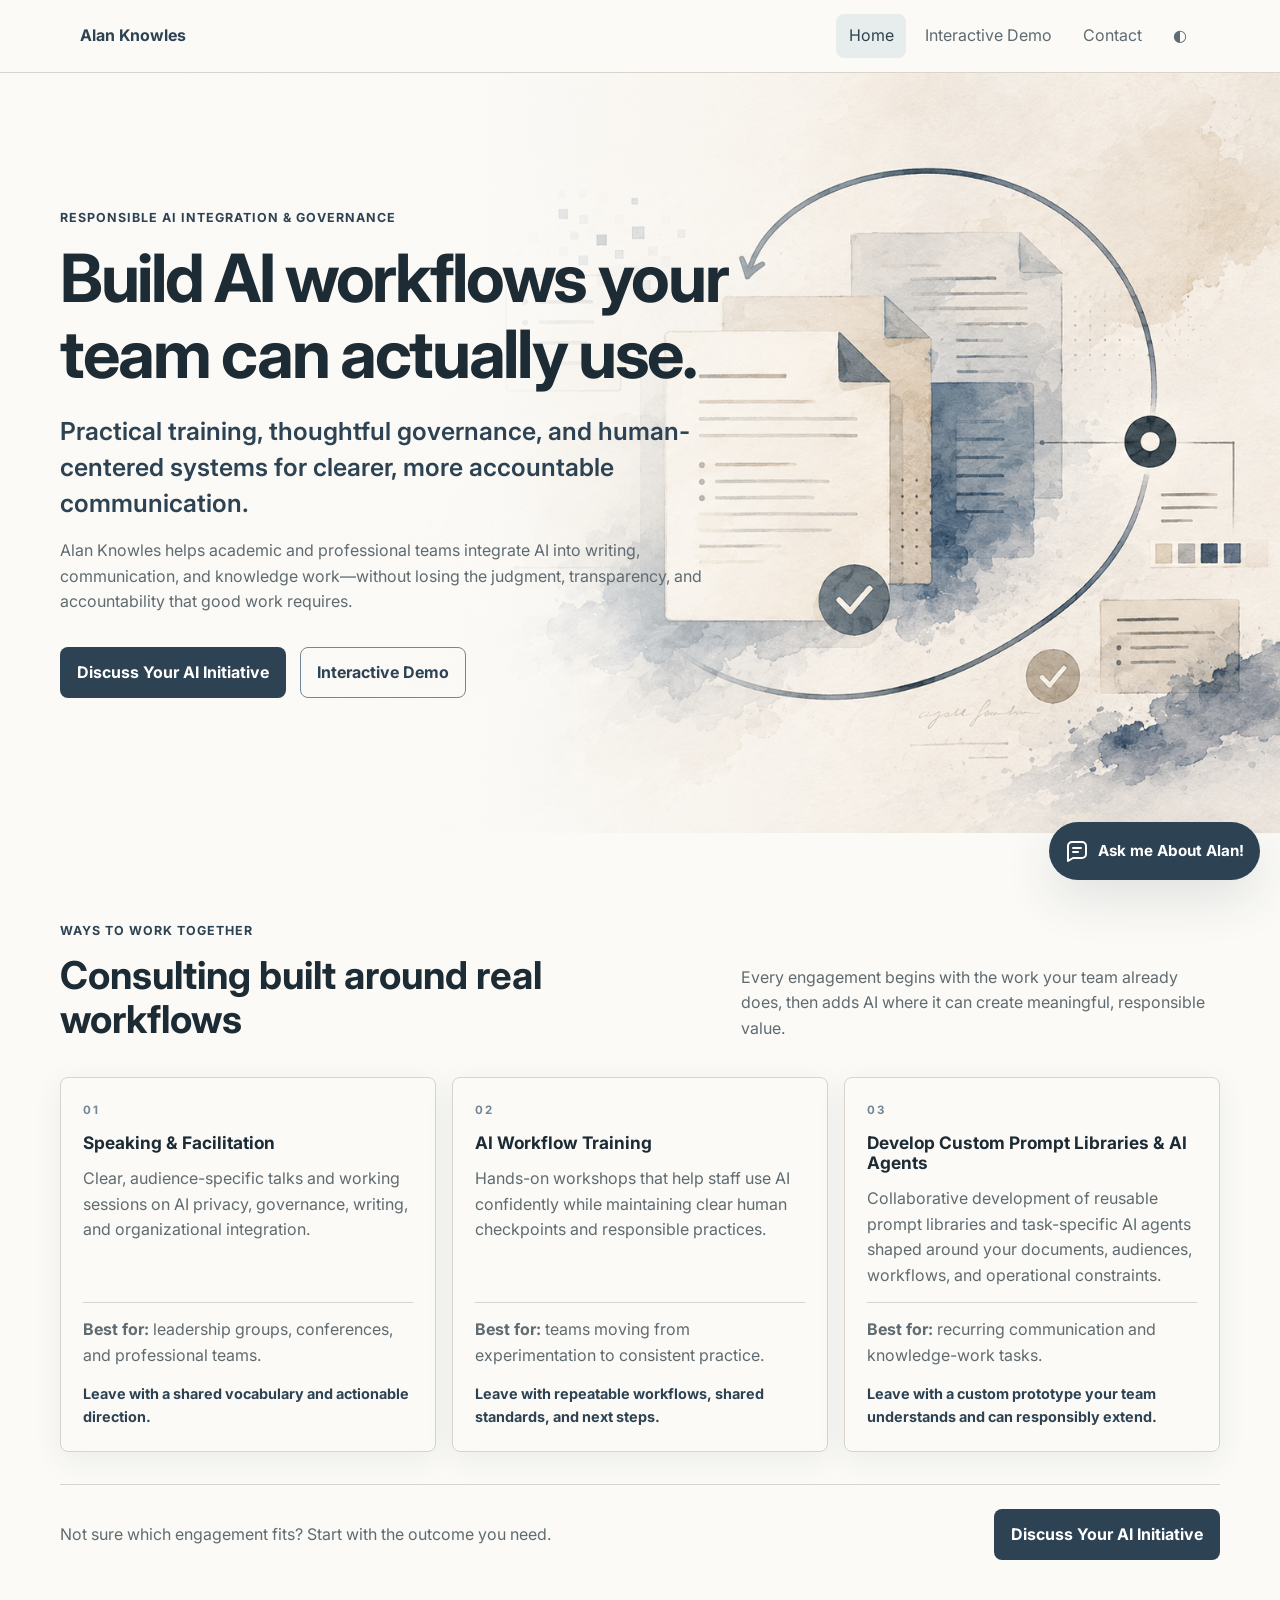
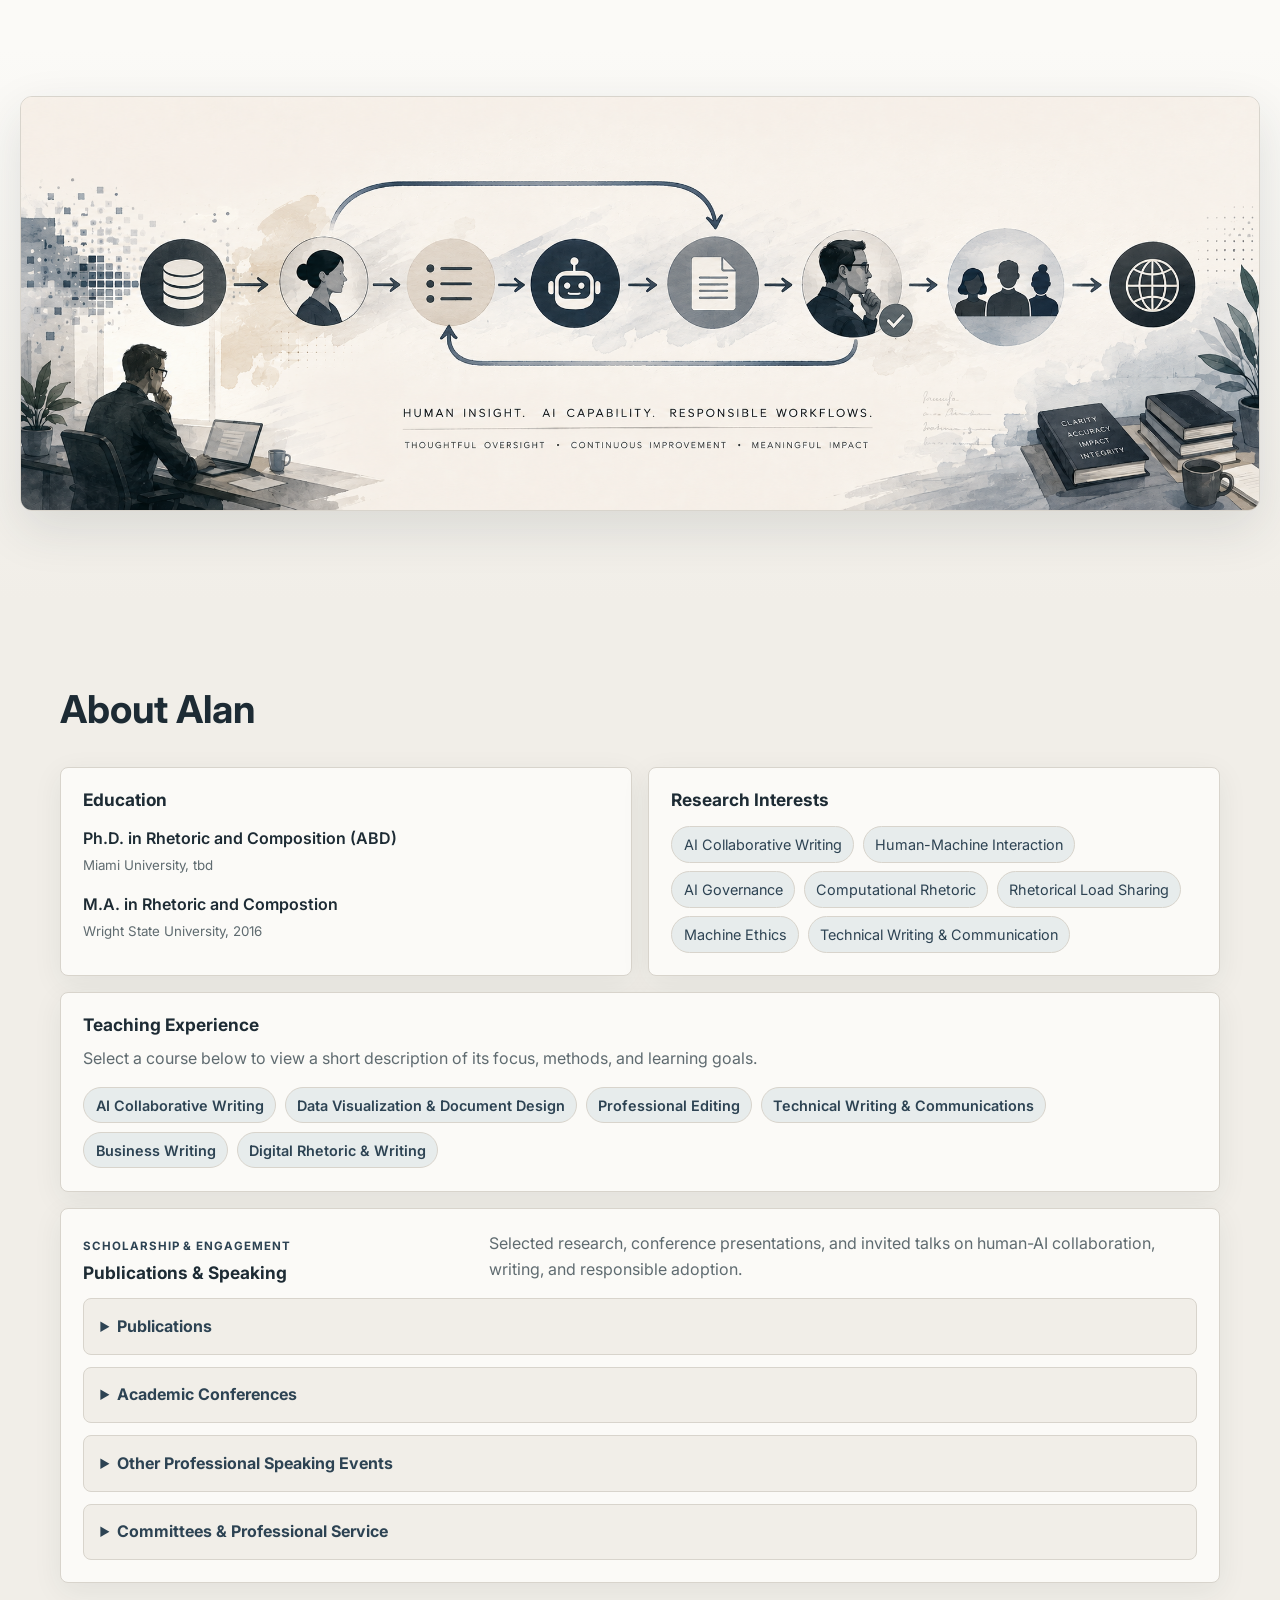
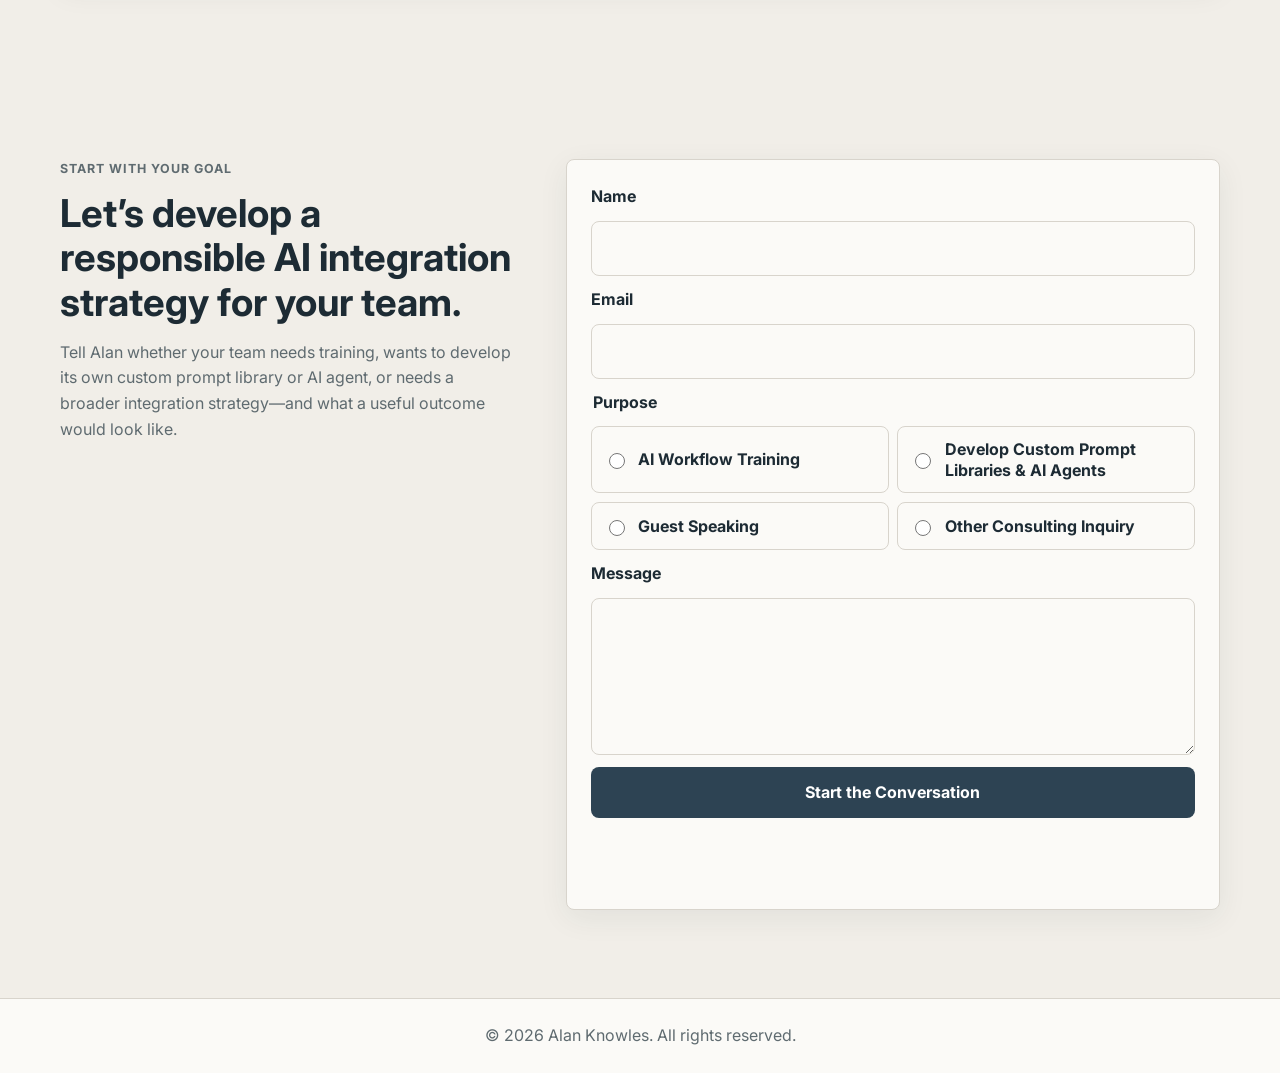
==== commit c250224a: "Add files via upload" ====
--- a/index.html
+++ b/index.html
@@ -37,7 +37,7 @@
         </button>
         <div class="nav-links" id="primary-menu">
           <a href="index.html" aria-current="page">Home</a>
-          <a href="library.html">Explore AI Solutions</a>
+          <a href="library.html">Interactive Demo</a>
           <a href="#contact">Contact</a>
           <button class="theme-toggle" type="button" aria-label="Toggle dark mode">
             <span aria-hidden="true">◐</span>
@@ -50,7 +50,7 @@
       <section class="hero section">
         <img
           class="hero-art"
-          src="assets/alan-ai-hero.png"
+          src="assets/responsible-ai-workflow-hero.png"
           alt=""
           width="1672"
           height="941"
@@ -58,7 +58,7 @@
         />
         <div class="section-inner hero-grid">
           <div class="hero-copy">
-            <p class="eyebrow">Responsible AI consulting for writing-intensive teams</p>
+            <p class="eyebrow">Responsible AI Integration &amp; Governance</p>
             <h1>Build AI workflows your team can actually use.</h1>
             <p class="hero-subtitle">
               Practical training, thoughtful governance, and human-centered
@@ -70,11 +70,11 @@
               the judgment, transparency, and accountability that good work requires.
             </p>
             <div class="button-row" aria-label="Primary actions">
-              <a class="button button-primary" href="library.html">
-                Explore an AI Solution
+              <a class="button button-primary" href="#contact">
+                Discuss Your AI Initiative
               </a>
-              <a class="button button-secondary" href="#contact">
-                Discuss Your AI Initiative
+              <a class="button button-secondary" href="library.html">
+                Interactive Demo
               </a>
             </div>
           </div>
@@ -89,7 +89,7 @@
               <h2 id="services-heading">Consulting built around real workflows</h2>
             </div>
             <p>
-              Every engagement begins with the work your people already do,
+              Every engagement begins with the work your team already does,
               then adds AI where it can create meaningful, responsible value.
             </p>
           </div>
@@ -97,6 +97,16 @@
           <div class="service-grid">
             <article class="service-card">
               <p class="service-number" aria-hidden="true">01</p>
+              <h3>Speaking &amp; Facilitation</h3>
+              <p>
+                Clear, audience-specific talks and working sessions on AI privacy,
+                governance, writing, and organizational integration.
+              </p>
+              <p class="service-fit"><strong>Best for:</strong> leadership groups, conferences, and professional teams.</p>
+              <p class="service-outcome">Leave with a shared vocabulary and actionable direction.</p>
+            </article>
+            <article class="service-card">
+              <p class="service-number" aria-hidden="true">02</p>
               <h3>AI Workflow Training</h3>
               <p>
                 Hands-on workshops that help staff use AI confidently while
@@ -106,24 +116,15 @@
               <p class="service-outcome">Leave with repeatable workflows, shared standards, and next steps.</p>
             </article>
             <article class="service-card">
-              <p class="service-number" aria-hidden="true">02</p>
-              <h3>Prompt Libraries &amp; AI Agents</h3>
+              <p class="service-number" aria-hidden="true">03</p>
+              <h3>Develop Custom Prompt Libraries &amp; AI Agents</h3>
               <p>
-                Reusable prompt systems and task-specific AI experiences shaped
-                around your documents, audiences, and operational constraints.
+                Collaborative development of reusable prompt libraries and
+                task-specific AI agents shaped around your documents, audiences,
+                workflows, and operational constraints.
               </p>
               <p class="service-fit"><strong>Best for:</strong> recurring communication and knowledge-work tasks.</p>
-              <p class="service-outcome">Leave with a usable prototype and a plan for responsible adoption.</p>
-            </article>
-            <article class="service-card">
-              <p class="service-number" aria-hidden="true">03</p>
-              <h3>Speaking &amp; Facilitation</h3>
-              <p>
-                Clear, audience-specific talks and working sessions on AI privacy,
-                governance, writing, and organizational integration.
-              </p>
-              <p class="service-fit"><strong>Best for:</strong> leadership groups, conferences, and professional teams.</p>
-              <p class="service-outcome">Leave with a shared vocabulary and actionable direction.</p>
+              <p class="service-outcome">Leave with a custom prototype your team understands and can responsibly extend.</p>
             </article>
           </div>
 
@@ -133,27 +134,6 @@
           </div>
         </div>
       </section>
-
-      <aside class="proof-strip" aria-label="Experience and expertise">
-        <div class="section-inner proof-grid">
-          <div>
-            <strong>Published research</strong>
-            <span>Human-AI collaborative writing</span>
-          </div>
-          <div>
-            <strong>Invited speaking</strong>
-            <span>AI use, privacy, and governance</span>
-          </div>
-          <div>
-            <strong>Institutional service</strong>
-            <span>AI policy and technology committees</span>
-          </div>
-          <div>
-            <strong>Teaching practice</strong>
-            <span>Professional and technical communication</span>
-          </div>
-        </div>
-      </aside>
 
       <section class="workflow-feature" aria-label="Human-AI workflow">
         <div class="workflow-feature-inner">
@@ -193,12 +173,13 @@
             <article class="cv-block">
               <h3>Research Interests</h3>
               <ul class="tag-list" aria-label="Research interests">
-                <li>Machine-in-the-loop workflows</li>
-                <li>Rhetorical load sharing</li>
-                <li>AI-assisted writing</li>
-                <li>Technical writing & communication</li>
-                <li>Machine ethics</li>
-                <li>UX design</li>
+                <li>AI Collaborative Writing</li>
+                <li>Human-Machine Interaction</li>
+                <li>AI Governance</li>
+                <li>Computational Rhetoric</li>
+                <li>Rhetorical Load Sharing</li>
+                <li>Machine Ethics</li>
+                <li>Technical Writing &amp; Communication</li>
               </ul>
             </article>
 
@@ -428,10 +409,11 @@
         <div class="section-inner contact-grid">
           <div>
             <p class="eyebrow">Start with your goal</p>
-            <h2 id="contact-heading">Let’s design a responsible AI workflow.</h2>
+            <h2 id="contact-heading">Let’s develop a responsible AI integration strategy for your team.</h2>
             <p>
-              Tell Alan what your team is trying to accomplish, where the current
-              process gets stuck, and what a useful outcome would look like.
+              Tell Alan whether your team needs training, wants to develop its own
+              custom prompt library or AI agent, or needs a broader integration
+              strategy—and what a useful outcome would look like.
             </p>
           </div>
 
@@ -465,9 +447,9 @@
                   <input
                     type="radio"
                     name="purpose"
-                    value="Custom Prompt Library or AI Agent"
+                    value="Develop Custom Prompt Libraries and AI Agents"
                   />
-                  <span>Custom Prompt Library or AI Agent</span>
+                  <span>Develop Custom Prompt Libraries &amp; AI Agents</span>
                 </label>
                 <label class="purpose-option">
                   <input
--- a/styles.css
+++ b/styles.css
@@ -362,8 +362,12 @@
 }
 
 .workflow-feature {
-  background: var(--surface-muted);
-  padding: 0 1.25rem 5.5rem;
+  background: linear-gradient(
+    to bottom,
+    var(--surface) 0%,
+    var(--surface-muted) 100%
+  );
+  padding: 3rem 1.25rem 5.5rem;
 }
 
 .workflow-feature-inner {
@@ -694,40 +698,6 @@
 .services-cta p {
   color: var(--muted);
   margin: 0;
-}
-
-.proof-strip {
-  background: var(--primary);
-  color: #ffffff;
-  padding: 1.5rem 1.25rem;
-}
-
-.proof-grid {
-  display: grid;
-  gap: 0;
-  grid-template-columns: repeat(4, minmax(0, 1fr));
-}
-
-.proof-grid > div {
-  border-left: 1px solid rgba(255, 255, 255, 0.25);
-  display: grid;
-  gap: 0.15rem;
-  padding: 0.25rem 1.25rem;
-}
-
-.proof-grid > div:first-child {
-  border-left: 0;
-  padding-left: 0;
-}
-
-.proof-grid strong {
-  font-size: 0.9rem;
-}
-
-.proof-grid span {
-  color: var(--complement);
-  font-size: 0.78rem;
-  line-height: 1.4;
 }
 
 .contact-grid {
@@ -1341,16 +1311,6 @@
     grid-template-columns: 1fr;
   }
 
-  .proof-grid {
-    gap: 1rem 0;
-    grid-template-columns: repeat(2, minmax(0, 1fr));
-  }
-
-  .proof-grid > div:nth-child(3) {
-    border-left: 0;
-    padding-left: 0;
-  }
-
   .credential-heading {
     align-items: start;
     grid-template-columns: 1fr;
@@ -1403,7 +1363,7 @@
   }
 
   .workflow-feature {
-    padding: 0 0 4rem;
+    padding: 2rem 0 4rem;
   }
 
   .workflow-banner {
@@ -1421,22 +1381,6 @@
     align-items: stretch;
     flex-direction: column;
     gap: 1rem;
-  }
-
-  .proof-grid {
-    grid-template-columns: 1fr;
-  }
-
-  .proof-grid > div,
-  .proof-grid > div:nth-child(3) {
-    border-left: 0;
-    border-top: 1px solid rgba(255, 255, 255, 0.25);
-    padding: 0.8rem 0 0;
-  }
-
-  .proof-grid > div:first-child {
-    border-top: 0;
-    padding-top: 0;
   }
 
   .button-row {
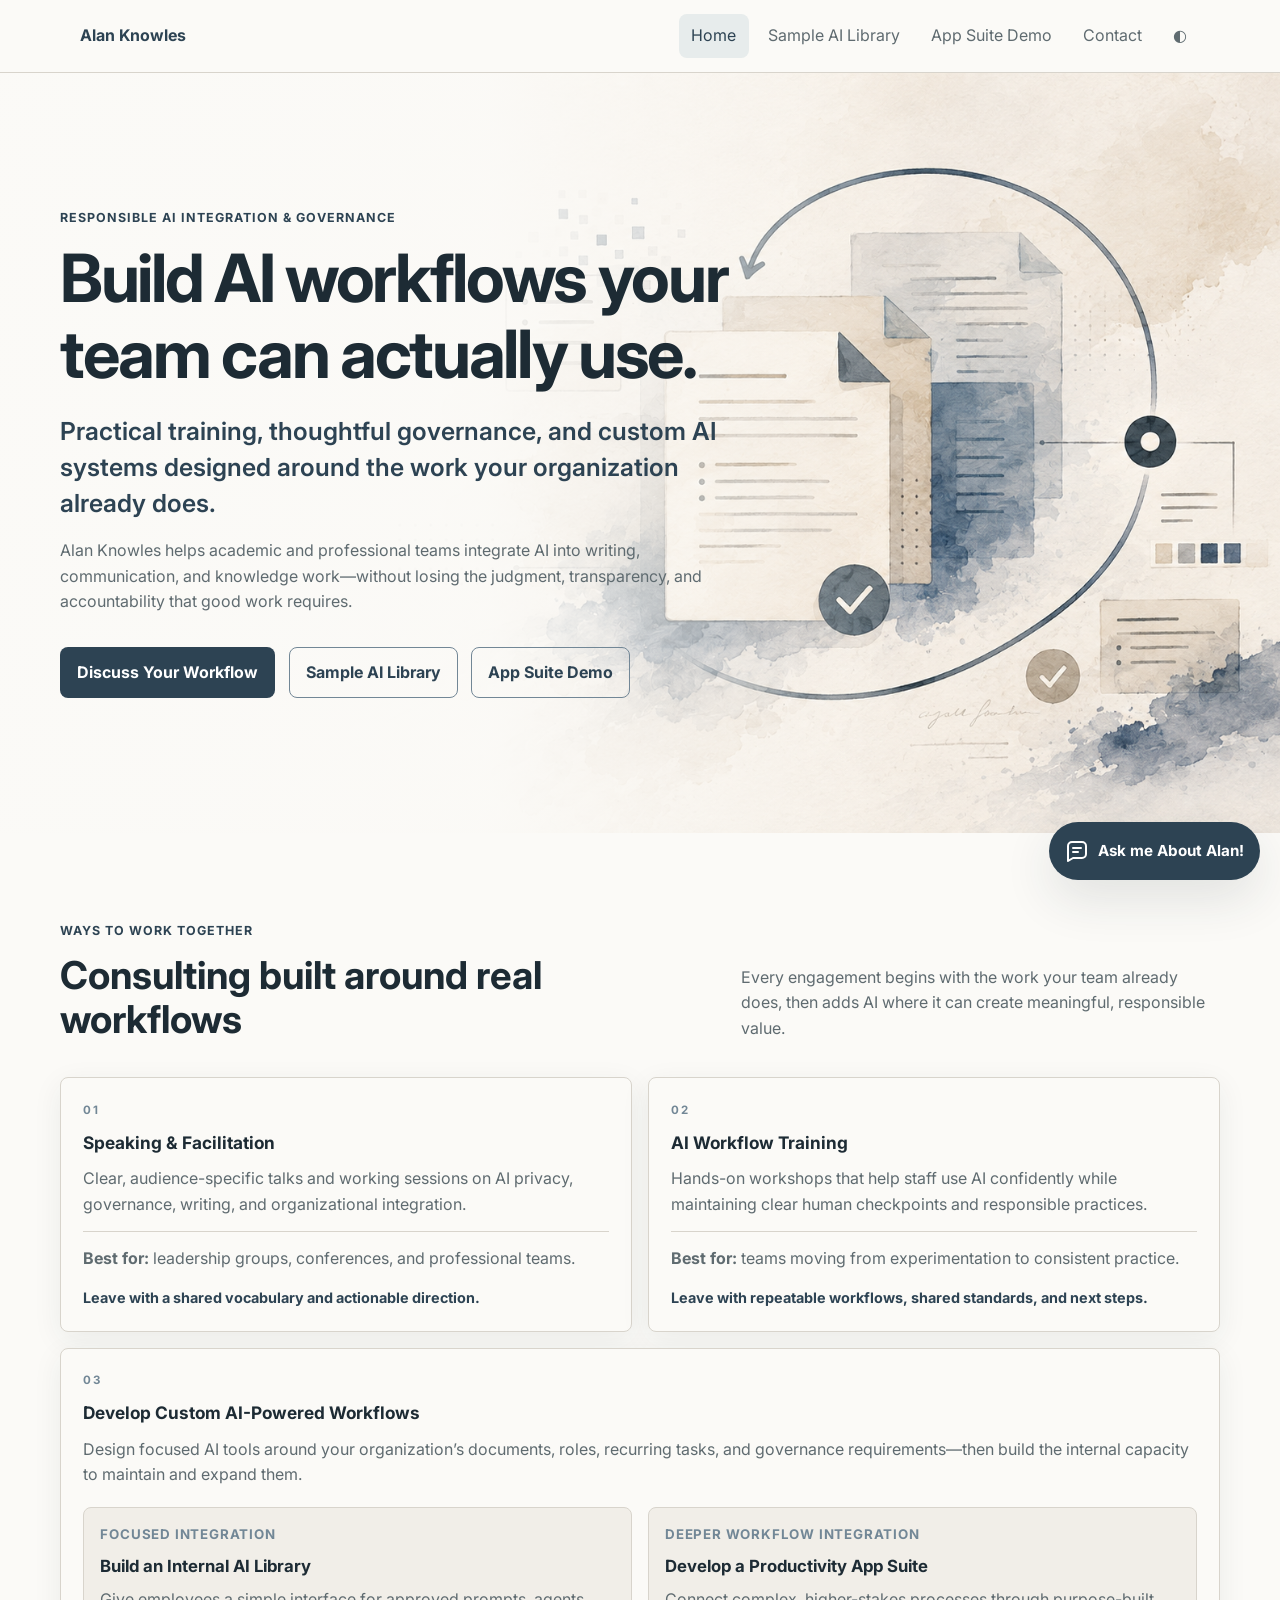
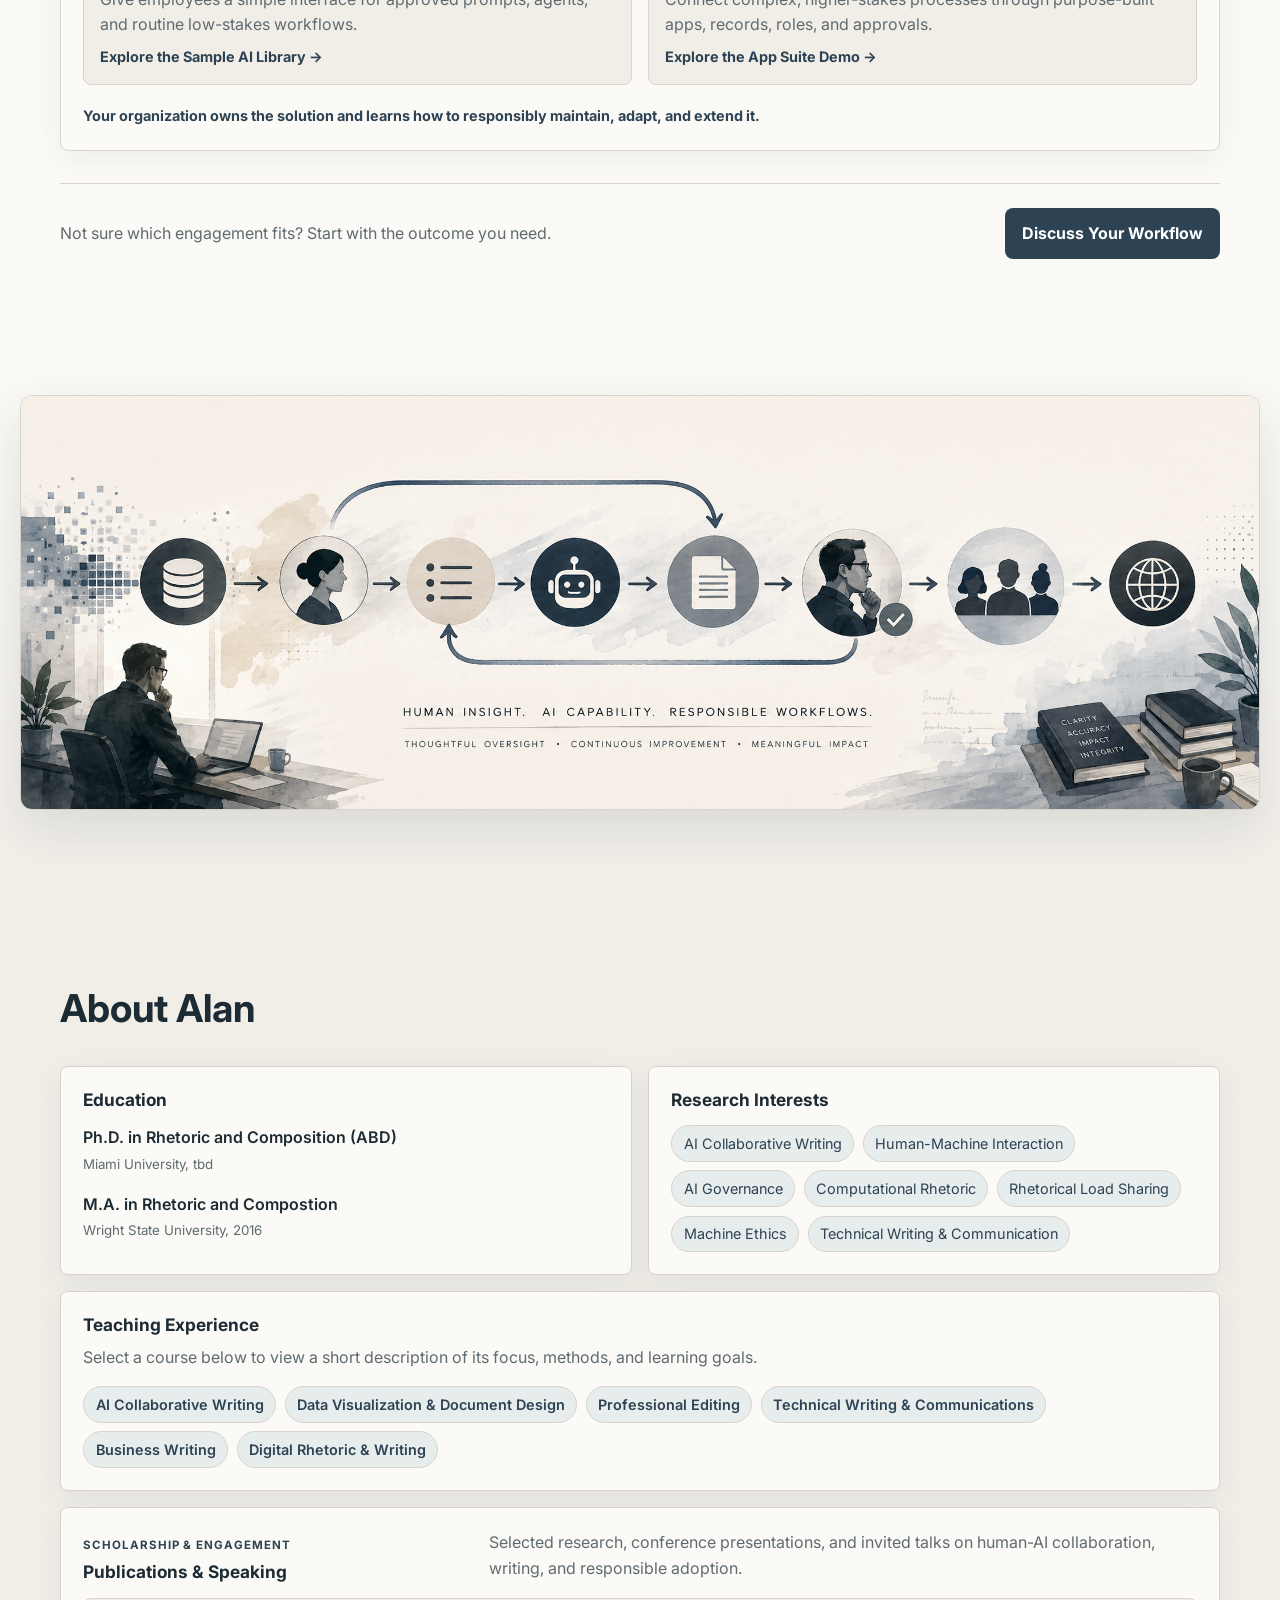
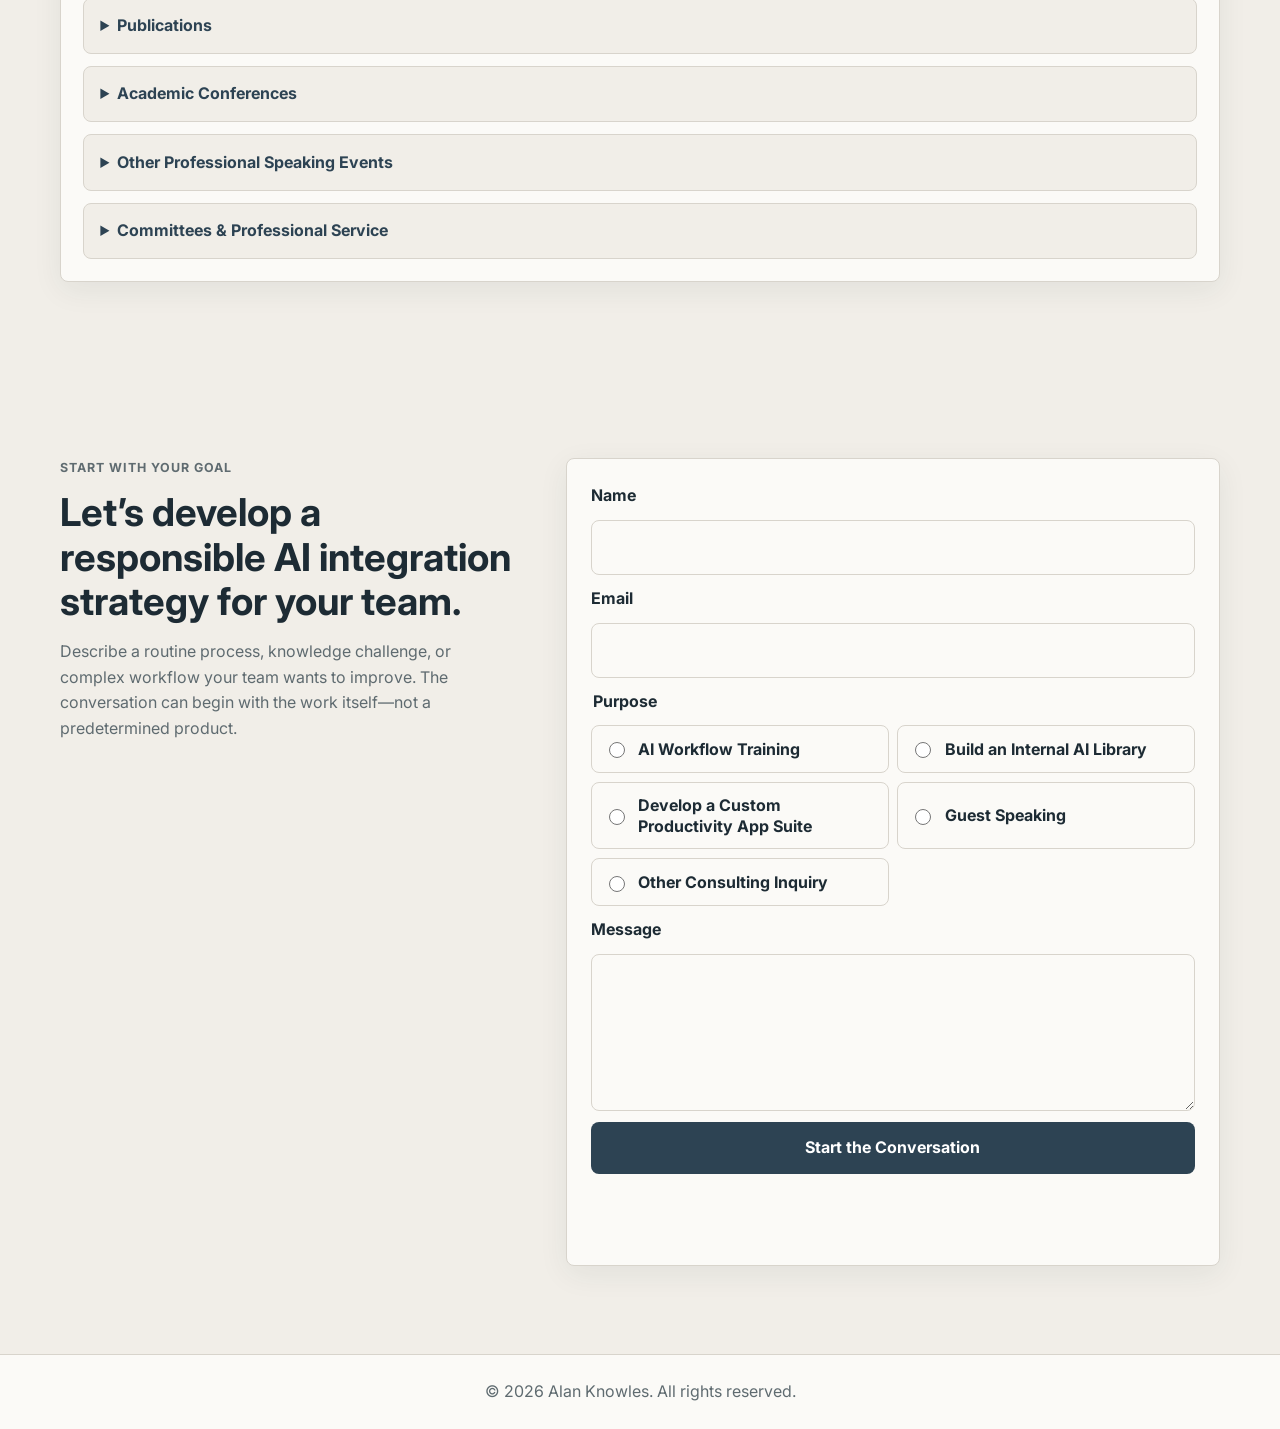
==== commit 20c9b9ea: "Add files via upload" ====
--- a/index.html
+++ b/index.html
@@ -14,7 +14,7 @@
       href="https://fonts.googleapis.com/css2?family=Inter:wght@400;500;600;700&display=swap"
       rel="stylesheet"
     />
-    <link rel="stylesheet" href="styles.css" />
+    <link rel="stylesheet" href="styles.css?v=20260924-2" />
   </head>
   <body>
     <a class="skip-link" href="#main-content">Skip to main content</a>
@@ -37,7 +37,8 @@
         </button>
         <div class="nav-links" id="primary-menu">
           <a href="index.html" aria-current="page">Home</a>
-          <a href="library.html">Interactive Demo</a>
+          <a href="library.html">Sample AI Library</a>
+          <a href="app-suite.html">App Suite Demo</a>
           <a href="#contact">Contact</a>
           <button class="theme-toggle" type="button" aria-label="Toggle dark mode">
             <span aria-hidden="true">◐</span>
@@ -61,8 +62,8 @@
             <p class="eyebrow">Responsible AI Integration &amp; Governance</p>
             <h1>Build AI workflows your team can actually use.</h1>
             <p class="hero-subtitle">
-              Practical training, thoughtful governance, and human-centered
-              systems for clearer, more accountable communication.
+              Practical training, thoughtful governance, and custom AI systems
+              designed around the work your organization already does.
             </p>
             <p class="summary">
               Alan Knowles helps academic and professional teams integrate AI
@@ -71,10 +72,13 @@
             </p>
             <div class="button-row" aria-label="Primary actions">
               <a class="button button-primary" href="#contact">
-                Discuss Your AI Initiative
+                Discuss Your Workflow
               </a>
               <a class="button button-secondary" href="library.html">
-                Interactive Demo
+                Sample AI Library
+              </a>
+              <a class="button button-secondary" href="app-suite.html">
+                App Suite Demo
               </a>
             </div>
           </div>
@@ -115,22 +119,25 @@
               <p class="service-fit"><strong>Best for:</strong> teams moving from experimentation to consistent practice.</p>
               <p class="service-outcome">Leave with repeatable workflows, shared standards, and next steps.</p>
             </article>
-            <article class="service-card">
+            <article class="service-card service-card-wide">
               <p class="service-number" aria-hidden="true">03</p>
-              <h3>Develop Custom Prompt Libraries &amp; AI Agents</h3>
+              <h3>Develop Custom AI-Powered Workflows</h3>
               <p>
-                Collaborative development of reusable prompt libraries and
-                task-specific AI agents shaped around your documents, audiences,
-                workflows, and operational constraints.
+                Design focused AI tools around your organization’s documents,
+                roles, recurring tasks, and governance requirements—then build
+                the internal capacity to maintain and expand them.
               </p>
-              <p class="service-fit"><strong>Best for:</strong> recurring communication and knowledge-work tasks.</p>
-              <p class="service-outcome">Leave with a custom prototype your team understands and can responsibly extend.</p>
+              <div class="engagement-paths">
+                <a href="library.html"><small>Focused integration</small><strong>Build an Internal AI Library</strong><span>Give employees a simple interface for approved prompts, agents, and routine low-stakes workflows.</span><em>Explore the Sample AI Library →</em></a>
+                <a href="app-suite.html"><small>Deeper workflow integration</small><strong>Develop a Productivity App Suite</strong><span>Connect complex, higher-stakes processes through purpose-built apps, records, roles, and approvals.</span><em>Explore the App Suite Demo →</em></a>
+              </div>
+              <p class="service-outcome">Your organization owns the solution and learns how to responsibly maintain, adapt, and extend it.</p>
             </article>
           </div>
 
           <div class="services-cta">
             <p>Not sure which engagement fits? Start with the outcome you need.</p>
-            <a class="button button-primary" href="#contact">Discuss Your AI Initiative</a>
+            <a class="button button-primary" href="#contact">Discuss Your Workflow</a>
           </div>
         </div>
       </section>
@@ -411,9 +418,9 @@
             <p class="eyebrow">Start with your goal</p>
             <h2 id="contact-heading">Let’s develop a responsible AI integration strategy for your team.</h2>
             <p>
-              Tell Alan whether your team needs training, wants to develop its own
-              custom prompt library or AI agent, or needs a broader integration
-              strategy—and what a useful outcome would look like.
+              Describe a routine process, knowledge challenge, or complex workflow
+              your team wants to improve. The conversation can begin with the work
+              itself—not a predetermined product.
             </p>
           </div>
 
@@ -447,9 +454,17 @@
                   <input
                     type="radio"
                     name="purpose"
-                    value="Develop Custom Prompt Libraries and AI Agents"
+                    value="Build an Internal AI Library"
                   />
-                  <span>Develop Custom Prompt Libraries &amp; AI Agents</span>
+                  <span>Build an Internal AI Library</span>
+                </label>
+                <label class="purpose-option">
+                  <input
+                    type="radio"
+                    name="purpose"
+                    value="Develop a Custom Productivity App Suite"
+                  />
+                  <span>Develop a Custom Productivity App Suite</span>
                 </label>
                 <label class="purpose-option">
                   <input
@@ -484,6 +499,6 @@
       <p>&copy; <span id="year"></span> Alan Knowles. All rights reserved.</p>
     </footer>
 
-    <script src="script.js"></script>
+    <script src="script.js?v=20260924-2"></script>
   </body>
 </html>
--- a/styles.css
+++ b/styles.css
@@ -424,7 +424,57 @@
 }
 
 .service-grid {
-  grid-template-columns: repeat(3, minmax(0, 1fr));
+  grid-template-columns: repeat(2, minmax(0, 1fr));
+}
+
+.service-card-wide {
+  grid-column: 1 / -1;
+}
+
+.engagement-paths {
+  display: grid;
+  gap: 1rem;
+  grid-template-columns: repeat(2, minmax(0, 1fr));
+  margin: 0.35rem 0;
+}
+
+.engagement-paths a {
+  background: var(--surface-muted);
+  border: 1px solid var(--line);
+  border-radius: var(--radius);
+  display: grid;
+  gap: 0.45rem;
+  padding: 1rem;
+  transition: border-color var(--transition), transform var(--transition);
+}
+
+.engagement-paths a:hover,
+.engagement-paths a:focus-visible {
+  border-color: var(--accent);
+  transform: translateY(-2px);
+}
+
+.engagement-paths small {
+  color: var(--accent);
+  font-weight: 700;
+  letter-spacing: 0.06em;
+  text-transform: uppercase;
+}
+
+.engagement-paths strong {
+  color: var(--ink);
+  font-size: 1.05rem;
+}
+
+.engagement-paths span {
+  color: var(--muted);
+}
+
+.engagement-paths em {
+  color: var(--primary);
+  font-size: 0.9rem;
+  font-style: normal;
+  font-weight: 700;
 }
 
 .cv-block,
@@ -1060,7 +1110,8 @@
   box-shadow: var(--shadow);
   display: grid;
   gap: 0.85rem;
-  max-height: min(680px, calc(100vh - 7rem));
+  grid-template-rows: auto auto minmax(0, 1fr) auto auto;
+  height: min(680px, calc(100vh - 7rem));
   overflow: hidden;
   padding: 1rem;
   position: absolute;
@@ -1119,15 +1170,19 @@
 }
 
 .floating-chat-log {
+  -webkit-overflow-scrolling: touch;
   background: var(--surface-muted);
   border: 1px solid var(--line);
   border-radius: var(--radius);
   display: flex;
   flex-direction: column;
   gap: 0.65rem;
-  min-height: 240px;
+  min-height: 0;
+  overscroll-behavior: contain;
   overflow-y: auto;
   padding: 0.8rem;
+  scrollbar-gutter: stable;
+  touch-action: pan-y;
 }
 
 .floating-message {
@@ -1179,6 +1234,13 @@
 
 .floating-chat-row textarea {
   min-height: 52px;
+}
+
+.floating-chat-privacy {
+  color: var(--muted);
+  font-size: 0.76rem;
+  line-height: 1.4;
+  margin: 0;
 }
 
 .site-footer {
@@ -1403,7 +1465,7 @@
   }
 
   .floating-chat-panel {
-    max-height: calc(100vh - 6rem);
+    height: calc(100vh - 6rem);
     width: calc(100vw - 2rem);
   }
 
@@ -1432,3 +1494,635 @@
     width: 1px;
   }
 }
+
+/* Custom AI app suite demonstration */
+.suite-page {
+  background:
+    radial-gradient(circle at 86% 4%, rgba(114, 135, 150, 0.18), transparent 30rem),
+    var(--surface);
+}
+
+.suite-intro {
+  padding-bottom: 3.25rem;
+}
+
+.suite-intro .section-inner {
+  max-width: var(--max-width);
+}
+
+.suite-intro h1 {
+  font-size: clamp(2.7rem, 5.2vw, 4.7rem);
+  letter-spacing: -0.035em;
+  max-width: 920px;
+}
+
+.suite-lead {
+  color: var(--muted);
+  font-size: clamp(1.05rem, 1.8vw, 1.25rem);
+  line-height: 1.75;
+  margin: 1.75rem 0 0;
+  max-width: 880px;
+}
+
+.suite-lead strong,
+.suite-note strong,
+.suite-principle strong {
+  color: var(--ink);
+}
+
+.suite-note-section {
+  padding-bottom: 4.75rem;
+  padding-top: 0;
+}
+
+.suite-note {
+  align-items: start;
+  background: var(--surface-muted);
+  border: 1px solid var(--line);
+  border-radius: calc(var(--radius) + 4px);
+  display: grid;
+  gap: 1rem;
+  grid-template-columns: auto 1fr;
+  padding: 1.4rem 1.5rem;
+}
+
+.suite-note h2 {
+  font-size: 1.05rem;
+  margin-bottom: 0.35rem;
+}
+
+.suite-note p {
+  color: var(--muted);
+  margin: 0;
+}
+
+.suite-note-icon,
+.suite-icon {
+  align-items: center;
+  background: var(--surface-strong);
+  color: var(--primary);
+  display: inline-flex;
+  justify-content: center;
+}
+
+.suite-note-icon {
+  border-radius: var(--radius);
+  height: 40px;
+  width: 40px;
+}
+
+.suite-note-icon svg {
+  fill: none;
+  height: 21px;
+  stroke: currentColor;
+  stroke-linecap: round;
+  stroke-linejoin: round;
+  stroke-width: 1.8;
+  width: 21px;
+}
+
+.suite-workflow-section {
+  background: var(--surface-muted);
+}
+
+.suite-heading {
+  align-items: end;
+  display: grid;
+  gap: 2rem;
+  grid-template-columns: minmax(0, 1.15fr) minmax(280px, 0.85fr);
+  margin-bottom: 3.25rem;
+}
+
+.suite-heading > p {
+  color: var(--muted);
+  margin: 0;
+}
+
+.suite-workflow {
+  display: grid;
+  gap: 1.25rem;
+  grid-template-columns: repeat(3, minmax(0, 1fr));
+  position: relative;
+}
+
+.suite-workflow::before {
+  background: linear-gradient(90deg, var(--primary), var(--accent), var(--primary));
+  content: "";
+  height: 2px;
+  left: 15%;
+  position: absolute;
+  right: 15%;
+  top: -1.6rem;
+}
+
+.suite-node {
+  min-width: 0;
+  position: relative;
+}
+
+.suite-node::before {
+  background: var(--primary);
+  border: 4px solid var(--surface-muted);
+  border-radius: 50%;
+  box-shadow: 0 0 0 2px var(--primary);
+  content: "";
+  height: 14px;
+  left: 50%;
+  position: absolute;
+  top: -2rem;
+  transform: translateX(-50%);
+  width: 14px;
+  z-index: 2;
+}
+
+.suite-node:nth-child(2)::before {
+  background: var(--accent);
+  box-shadow: 0 0 0 2px var(--accent);
+}
+
+.suite-card {
+  background: var(--surface);
+  border: 1px solid var(--line);
+  border-radius: calc(var(--radius) + 4px);
+  box-shadow: 0 8px 30px rgba(35, 51, 61, 0.07);
+  display: flex;
+  flex-direction: column;
+  height: 100%;
+  overflow: hidden;
+  transition: border-color var(--transition), transform var(--transition), box-shadow var(--transition);
+}
+
+[data-theme="dark"] .suite-card {
+  box-shadow: none;
+}
+
+.suite-card:hover {
+  border-color: var(--accent);
+  box-shadow: var(--shadow);
+  transform: translateY(-3px);
+}
+
+.suite-phase {
+  color: var(--accent);
+  display: flex;
+  font-size: 0.72rem;
+  font-weight: 700;
+  justify-content: space-between;
+  letter-spacing: 0.1em;
+  padding: 1.15rem 1.25rem 0.5rem;
+  text-transform: uppercase;
+}
+
+.suite-card-main {
+  display: flex;
+  flex: 1;
+  flex-direction: column;
+  padding: 0.5rem 1.25rem 1.25rem;
+}
+
+.suite-card-main > p {
+  color: var(--muted);
+  margin: 0.9rem 0 1.25rem;
+}
+
+.suite-card-main h3 {
+  font-size: 1.25rem;
+  line-height: 1.25;
+}
+
+.suite-icon {
+  border-radius: calc(var(--radius) + 2px);
+  height: 50px;
+  margin-bottom: 1.15rem;
+  width: 50px;
+}
+
+.suite-icon-gold {
+  background: #eee7d8;
+}
+
+.suite-icon-blue {
+  background: #e2e9ec;
+}
+
+[data-theme="dark"] .suite-icon-gold,
+[data-theme="dark"] .suite-icon-blue {
+  background: var(--surface-strong);
+}
+
+.suite-icon svg {
+  fill: none;
+  height: 27px;
+  stroke: currentColor;
+  stroke-linecap: round;
+  stroke-linejoin: round;
+  stroke-width: 1.8;
+  width: 27px;
+}
+
+.suite-open {
+  justify-content: space-between;
+  margin-top: auto;
+  width: 100%;
+}
+
+.suite-details {
+  background: var(--surface-muted);
+  border-top: 1px solid var(--line);
+}
+
+.suite-details summary {
+  color: var(--primary);
+  cursor: pointer;
+  font-weight: 700;
+  list-style: none;
+  padding: 0.9rem 1.25rem;
+}
+
+.suite-details summary::-webkit-details-marker {
+  display: none;
+}
+
+.suite-details summary::after {
+  content: "+";
+  float: right;
+}
+
+.suite-details[open] summary::after {
+  content: "−";
+}
+
+.suite-details p {
+  color: var(--muted);
+  font-size: 0.94rem;
+  margin: 0;
+  padding: 0 1.25rem 1.25rem;
+}
+
+.suite-principle-section {
+  padding-bottom: 5.5rem;
+}
+
+.suite-principle {
+  background: var(--primary);
+  border-radius: calc(var(--radius) + 8px);
+  color: #ffffff;
+  display: grid;
+  gap: 2.5rem;
+  grid-template-columns: minmax(0, 0.75fr) minmax(0, 1.25fr);
+  padding: clamp(2rem, 5vw, 3.5rem);
+}
+
+.suite-principle h2,
+.suite-principle strong {
+  color: #ffffff;
+}
+
+.suite-principle p {
+  color: #e4eaec;
+  font-size: 1.05rem;
+  margin: 0;
+}
+
+.suite-cta {
+  align-items: center;
+  border-top: 1px solid var(--line);
+  display: flex;
+  gap: 1.5rem;
+  justify-content: space-between;
+  margin-top: 2rem;
+  padding-top: 1.5rem;
+}
+
+.suite-cta p {
+  color: var(--muted);
+  margin: 0;
+}
+
+@media (max-width: 960px) {
+  .suite-heading,
+  .suite-principle {
+    grid-template-columns: 1fr;
+  }
+
+  .suite-workflow {
+    gap: 1.25rem;
+    grid-template-columns: 1fr;
+    padding-left: 2rem;
+  }
+
+  .suite-workflow::before {
+    bottom: 2rem;
+    height: auto;
+    left: 0.35rem;
+    right: auto;
+    top: 1.5rem;
+    width: 2px;
+  }
+
+  .suite-node::before,
+  .suite-node:nth-child(2)::before {
+    left: -2rem;
+    top: 1.75rem;
+    transform: none;
+  }
+}
+
+@media (max-width: 560px) {
+  .suite-note {
+    grid-template-columns: 1fr;
+  }
+
+  .suite-cta {
+    align-items: stretch;
+    flex-direction: column;
+  }
+}
+
+/* Sample AI Library */
+.library-lead {
+  font-size: 1.08rem;
+  max-width: 850px;
+}
+
+.library-model-section {
+  background: var(--surface-muted);
+  padding-bottom: 4.5rem;
+  padding-top: 4.5rem;
+}
+
+.library-steps {
+  display: grid;
+  gap: 1rem;
+  grid-template-columns: repeat(4, minmax(0, 1fr));
+}
+
+.library-steps article {
+  background: var(--surface);
+  border: 1px solid var(--line);
+  border-radius: var(--radius);
+  padding: 1.2rem;
+}
+
+.library-steps span {
+  color: var(--accent);
+  display: block;
+  font-size: 0.75rem;
+  font-weight: 700;
+  letter-spacing: 0.1em;
+  margin-bottom: 0.75rem;
+}
+
+.library-steps p,
+.manager-overview p,
+.tool-flow p,
+.comparison-grid p,
+.library-ownership p {
+  color: var(--muted);
+  margin-bottom: 0;
+}
+
+.library-toolbar {
+  align-items: end;
+  display: flex;
+  gap: 2rem;
+  justify-content: space-between;
+  margin-bottom: 1.5rem;
+}
+
+.role-switch {
+  background: var(--surface-muted);
+  border: 1px solid var(--line);
+  border-radius: 999px;
+  display: inline-flex;
+  padding: 0.25rem;
+}
+
+.role-button {
+  background: transparent;
+  border: 0;
+  border-radius: 999px;
+  color: var(--muted);
+  cursor: pointer;
+  font-weight: 700;
+  padding: 0.6rem 0.9rem;
+}
+
+.role-button.is-active {
+  background: var(--primary);
+  color: #fff;
+}
+
+.manager-overview {
+  align-items: center;
+  background: var(--primary);
+  border-radius: var(--radius);
+  color: #fff;
+  display: grid;
+  gap: 2rem;
+  grid-template-columns: 1fr 1.2fr;
+  margin-bottom: 1.25rem;
+  padding: 1.4rem;
+}
+
+.manager-overview .eyebrow,
+.manager-overview h3,
+.manager-overview p {
+  color: #fff;
+}
+
+.manager-overview ul {
+  display: grid;
+  gap: 0.75rem;
+  grid-template-columns: repeat(2, minmax(0, 1fr));
+  list-style: none;
+  margin: 0;
+  padding: 0;
+}
+
+.manager-overview li {
+  background: rgba(255,255,255,0.1);
+  border-radius: var(--radius);
+  display: grid;
+  padding: 0.75rem;
+}
+
+.manager-overview li strong {
+  font-size: 1.1rem;
+}
+
+.library-group h3 {
+  font-size: 0.9rem;
+  margin-bottom: 0.7rem;
+}
+
+.tool-title-row {
+  align-items: start;
+  display: flex;
+  gap: 1rem;
+  justify-content: space-between;
+}
+
+.approval-badge {
+  background: #e3f2e7;
+  border: 1px solid #9ac6a4;
+  border-radius: 999px;
+  color: #245c31;
+  font-size: 0.75rem;
+  font-weight: 700;
+  padding: 0.3rem 0.65rem;
+}
+
+[data-theme="dark"] .approval-badge {
+  background: #203b28;
+  border-color: #477d54;
+  color: #bce3c5;
+}
+
+.tool-flow {
+  align-items: stretch;
+  display: grid;
+  gap: 0.7rem;
+  grid-template-columns: 1fr auto 1fr auto 1fr;
+}
+
+.tool-flow > div {
+  background: var(--surface-muted);
+  border: 1px solid var(--line);
+  border-radius: var(--radius);
+  padding: 0.8rem;
+}
+
+.tool-flow > span {
+  align-self: center;
+  color: var(--accent);
+  font-weight: 700;
+}
+
+.tool-flow small {
+  color: var(--primary);
+  font-size: 0.68rem;
+  font-weight: 800;
+  letter-spacing: 0.06em;
+}
+
+.tool-flow p {
+  font-size: 0.88rem;
+  line-height: 1.45;
+  margin-top: 0.3rem;
+}
+
+.sample-demonstration {
+  display: grid;
+  gap: 0.9rem;
+  grid-template-columns: repeat(2, minmax(0, 1fr));
+}
+
+.sample-demonstration section {
+  background: var(--surface-muted);
+  border: 1px solid var(--line);
+  border-radius: var(--radius);
+  padding: 1rem;
+}
+
+.sample-demonstration small {
+  color: var(--primary);
+  font-size: 0.7rem;
+  font-weight: 800;
+  letter-spacing: 0.06em;
+}
+
+.sample-demonstration section p {
+  color: var(--ink);
+  margin: 0.45rem 0 0;
+}
+
+.sample-demonstration.is-preview section {
+  border-style: dashed;
+}
+
+.tool-note {
+  color: var(--muted);
+  font-size: 0.8rem;
+  grid-column: 1 / -1;
+  margin: 0;
+}
+
+.button:disabled,
+textarea:disabled {
+  cursor: not-allowed;
+  opacity: 0.55;
+}
+
+.comparison-grid {
+  align-items: center;
+  display: grid;
+  gap: 3rem;
+  grid-template-columns: 1fr 0.85fr;
+}
+
+.comparison-card {
+  background: var(--surface);
+  border: 1px solid var(--line);
+  border-radius: var(--radius);
+  box-shadow: var(--shadow);
+  display: grid;
+  gap: 0.7rem;
+  padding: 1.4rem;
+  transition: border-color var(--transition), transform var(--transition);
+}
+
+.comparison-card:hover,
+.comparison-card:focus-visible {
+  border-color: var(--accent);
+  transform: translateY(-3px);
+}
+
+.comparison-card small {
+  color: var(--accent);
+  font-weight: 700;
+  text-transform: uppercase;
+}
+
+.comparison-card span {
+  color: var(--primary);
+  font-weight: 700;
+}
+
+.library-ownership {
+  border-top: 1px solid var(--line);
+  margin-top: 4rem;
+  padding-top: 3rem;
+  text-align: center;
+}
+
+.library-ownership p {
+  margin-left: auto;
+  margin-right: auto;
+  max-width: 800px;
+}
+
+.library-ownership .button {
+  margin-top: 1.25rem;
+}
+
+@media (max-width: 900px) {
+  .library-steps { grid-template-columns: repeat(2, minmax(0, 1fr)); }
+  .tool-flow { grid-template-columns: 1fr; }
+  .tool-flow > span { display: none; }
+  .manager-overview,
+  .comparison-grid { grid-template-columns: 1fr; }
+}
+
+@media (max-width: 700px) {
+  .engagement-paths,
+  .sample-demonstration { grid-template-columns: 1fr; }
+  .library-toolbar { align-items: stretch; flex-direction: column; }
+  .role-switch { align-self: flex-start; }
+}
+
+@media (max-width: 560px) {
+  .library-steps,
+  .manager-overview ul { grid-template-columns: 1fr; }
+  .role-switch { display: grid; width: 100%; }
+}
